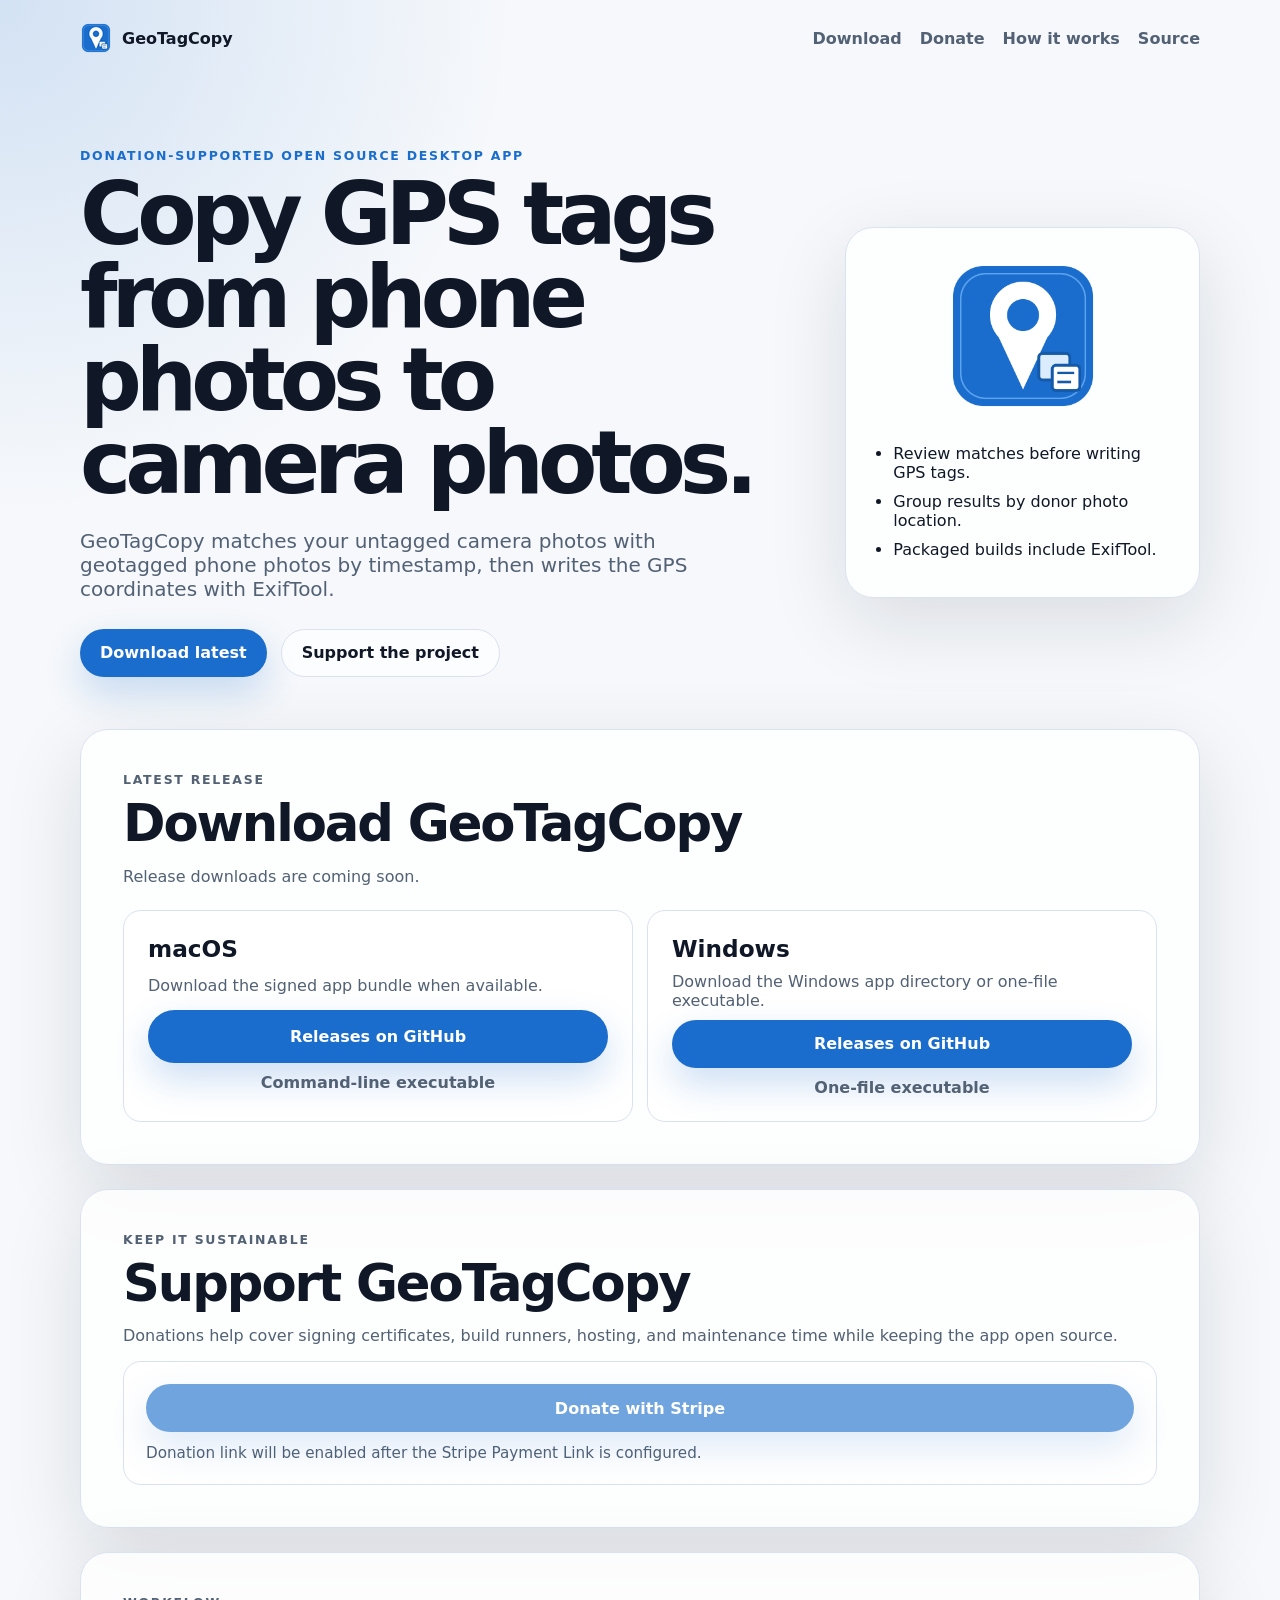
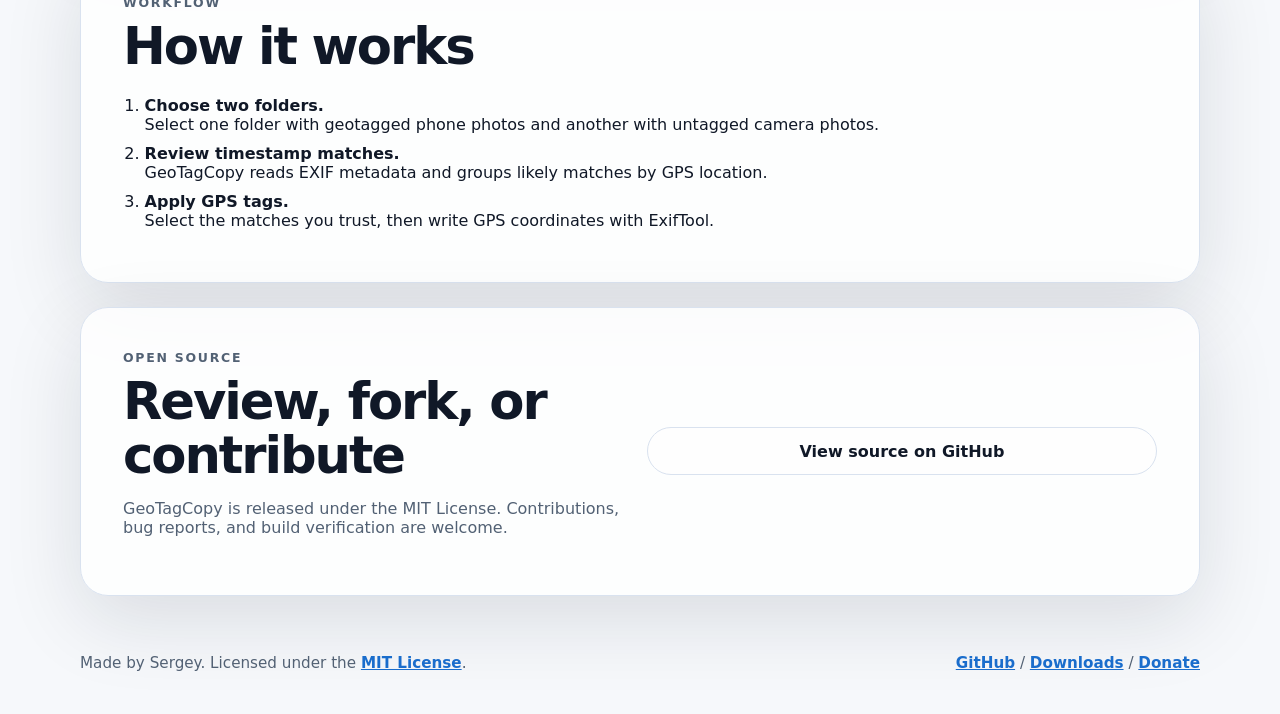
==== site/index.html @ 782754f7 "Enhance Makefile and update todo for site assets integration - Added a new Makefile target `site-ass" ====
<!doctype html>
<html lang="en">
  <head>
    <meta charset="utf-8">
    <meta name="viewport" content="width=device-width, initial-scale=1">
    <title>GeoTagCopy - GPS Tag Copy Utility</title>
    <meta
      name="description"
      content="Copy GPS coordinates from geotagged photos to camera photos by matching the closest timestamps."
    >
    <meta property="og:title" content="GeoTagCopy">
    <meta
      property="og:description"
      content="A donation-supported desktop app for copying GPS tags from phone photos to camera photos."
    >
    <meta property="og:type" content="website">
    <meta property="og:image" content="assets/icon.png">
    <link rel="icon" href="assets/favicon.ico">
    <link rel="apple-touch-icon" href="assets/icon.png">
    <link rel="stylesheet" href="styles.css">
    <script src="config.js" defer></script>
    <script src="app.js" defer></script>
  </head>
  <body>
    <header class="site-header">
      <a class="brand" href="#top" aria-label="GeoTagCopy home">
        <img src="assets/favicon-32.png" width="32" height="32" alt="">
        <span>GeoTagCopy</span>
      </a>
      <nav aria-label="Primary navigation">
        <a href="#download">Download</a>
        <a href="#donate">Donate</a>
        <a href="#how-it-works">How it works</a>
        <a data-repo-link href="https://github.com/cloudsecmentor/geotagcopy">Source</a>
      </nav>
    </header>

    <main id="top">
      <section class="hero" aria-labelledby="hero-title">
        <div class="hero-copy">
          <p class="eyebrow">Donation-supported open source desktop app</p>
          <h1 id="hero-title">Copy GPS tags from phone photos to camera photos.</h1>
          <p class="hero-text">
            GeoTagCopy matches your untagged camera photos with geotagged phone
            photos by timestamp, then writes the GPS coordinates with ExifTool.
          </p>
          <div class="hero-actions">
            <a class="button primary" href="#download">Download latest</a>
            <a class="button secondary" href="#donate">Support the project</a>
          </div>
        </div>
        <div class="hero-card" aria-label="GeoTagCopy summary">
          <img class="app-icon" src="assets/icon.png" width="160" height="160" alt="GeoTagCopy map pin icon">
          <ul>
            <li>Review matches before writing GPS tags.</li>
            <li>Group results by donor photo location.</li>
            <li>Packaged builds include ExifTool.</li>
          </ul>
        </div>
      </section>

      <section id="download" class="panel" aria-labelledby="download-title">
        <div class="section-heading">
          <p class="eyebrow">Latest release</p>
          <h2 id="download-title">Download GeoTagCopy</h2>
          <p>
            <span id="latest-version">Checking latest version...</span>
          </p>
        </div>
        <div class="download-grid">
          <article class="download-card">
            <h3>macOS</h3>
            <p>Download the signed app bundle when available.</p>
            <a id="download-macos" class="button primary" href="https://github.com/cloudsecmentor/geotagcopy/releases/latest">
              Releases on GitHub
            </a>
            <a id="download-macos-onefile" class="subtle-link" href="https://github.com/cloudsecmentor/geotagcopy/releases/latest">
              Command-line executable
            </a>
          </article>
          <article class="download-card">
            <h3>Windows</h3>
            <p>Download the Windows app directory or one-file executable.</p>
            <a id="download-windows" class="button primary" href="https://github.com/cloudsecmentor/geotagcopy/releases/latest">
              Releases on GitHub
            </a>
            <a id="download-windows-onefile" class="subtle-link" href="https://github.com/cloudsecmentor/geotagcopy/releases/latest">
              One-file executable
            </a>
          </article>
        </div>
      </section>

      <section id="donate" class="panel split" aria-labelledby="donate-title">
        <div>
          <p class="eyebrow">Keep it sustainable</p>
          <h2 id="donate-title">Support GeoTagCopy</h2>
          <p>
            Donations help cover signing certificates, build runners, hosting,
            and maintenance time while keeping the app open source.
          </p>
        </div>
        <div class="donate-box">
          <a id="donate-link" class="button primary" href="#" aria-disabled="true">
            Donate with Stripe
          </a>
          <p id="donate-note">
            Donation link will be enabled after the Stripe Payment Link is configured.
          </p>
        </div>
      </section>

      <section id="how-it-works" class="panel" aria-labelledby="how-title">
        <div class="section-heading">
          <p class="eyebrow">Workflow</p>
          <h2 id="how-title">How it works</h2>
        </div>
        <ol class="steps">
          <li>
            <strong>Choose two folders.</strong>
            Select one folder with geotagged phone photos and another with untagged camera photos.
          </li>
          <li>
            <strong>Review timestamp matches.</strong>
            GeoTagCopy reads EXIF metadata and groups likely matches by GPS location.
          </li>
          <li>
            <strong>Apply GPS tags.</strong>
            Select the matches you trust, then write GPS coordinates with ExifTool.
          </li>
        </ol>
      </section>

      <section class="panel source-panel" aria-labelledby="source-title">
        <div>
          <p class="eyebrow">Open source</p>
          <h2 id="source-title">Review, fork, or contribute</h2>
          <p>
            GeoTagCopy is released under the MIT License. Contributions,
            bug reports, and build verification are welcome.
          </p>
        </div>
        <a class="button secondary" data-repo-link href="https://github.com/cloudsecmentor/geotagcopy">
          View source on GitHub
        </a>
      </section>
    </main>

    <footer class="site-footer">
      <p>
        Made by Sergey. Licensed under the
        <a href="https://github.com/cloudsecmentor/geotagcopy/blob/main/LICENSE">MIT License</a>.
      </p>
      <p>
        <a data-repo-link href="https://github.com/cloudsecmentor/geotagcopy">GitHub</a>
        <span aria-hidden="true">/</span>
        <a href="#download">Downloads</a>
        <span aria-hidden="true">/</span>
        <a href="#donate">Donate</a>
      </p>
    </footer>
  </body>
</html>
---- site/styles.css ----
:root {
  color-scheme: light;
  --color-bg: #f6f8fb;
  --color-panel: #ffffff;
  --color-fg: #101827;
  --color-muted: #526174;
  --color-accent: #1a6dcc;
  --color-accent-dark: #145aa8;
  --color-border: #d9e2ef;
  --color-shadow: rgba(16, 24, 39, 0.12);
  --radius-large: 28px;
  --radius-medium: 18px;
  --content-width: 1120px;
  font-family:
    Inter, ui-sans-serif, system-ui, -apple-system, BlinkMacSystemFont, "Segoe UI",
    sans-serif;
}

* {
  box-sizing: border-box;
}

html {
  scroll-behavior: smooth;
}

body {
  margin: 0;
  background:
    radial-gradient(circle at top left, rgba(26, 109, 204, 0.16), transparent 32rem),
    var(--color-bg);
  color: var(--color-fg);
  line-height: 1.6;
}

body,
button,
input {
  font: inherit;
}

a {
  color: var(--color-accent);
}

a:focus-visible {
  outline: 3px solid var(--color-accent);
  outline-offset: 4px;
  border-radius: 8px;
}

.site-header,
main,
.site-footer {
  width: min(var(--content-width), calc(100% - 32px));
  margin-inline: auto;
}

.site-header {
  display: flex;
  align-items: center;
  justify-content: space-between;
  gap: 20px;
  padding: 22px 0;
}

.brand {
  display: inline-flex;
  align-items: center;
  gap: 10px;
  color: var(--color-fg);
  font-weight: 800;
  text-decoration: none;
}

.brand img {
  border-radius: 8px;
}

nav {
  display: flex;
  align-items: center;
  flex-wrap: wrap;
  justify-content: flex-end;
  gap: 10px 18px;
}

nav a {
  color: var(--color-muted);
  font-weight: 650;
  text-decoration: none;
}

nav a:hover {
  color: var(--color-accent);
}

.hero {
  display: grid;
  grid-template-columns: 1fr;
  gap: 28px;
  align-items: center;
  min-height: 66vh;
  padding: 48px 0 28px;
}

.hero-copy h1 {
  max-width: 760px;
  margin: 0;
  font-size: clamp(2.6rem, 9vw, 5.4rem);
  line-height: 0.96;
  letter-spacing: -0.07em;
}

.hero-text {
  max-width: 660px;
  margin: 24px 0 0;
  color: var(--color-muted);
  font-size: clamp(1.05rem, 2.2vw, 1.25rem);
}

.eyebrow {
  margin: 0 0 10px;
  color: var(--color-accent);
  font-size: 0.78rem;
  font-weight: 800;
  letter-spacing: 0.14em;
  text-transform: uppercase;
}

.hero-actions,
.download-grid,
.source-panel {
  display: grid;
  gap: 14px;
}

.hero-actions {
  grid-template-columns: 1fr;
  margin-top: 28px;
}

.button {
  display: inline-flex;
  align-items: center;
  justify-content: center;
  min-height: 48px;
  padding: 12px 20px;
  border-radius: 999px;
  font-weight: 800;
  text-align: center;
  text-decoration: none;
}

.button.primary {
  background: var(--color-accent);
  color: #ffffff;
  box-shadow: 0 16px 36px rgba(26, 109, 204, 0.22);
}

.button.primary:hover {
  background: var(--color-accent-dark);
}

.button.secondary {
  border: 1px solid var(--color-border);
  background: rgba(255, 255, 255, 0.72);
  color: var(--color-fg);
}

.button[aria-disabled="true"] {
  cursor: not-allowed;
  opacity: 0.62;
}

.hero-card,
.panel {
  border: 1px solid var(--color-border);
  border-radius: var(--radius-large);
  background: rgba(255, 255, 255, 0.84);
  box-shadow: 0 24px 80px var(--color-shadow);
}

.hero-card {
  display: grid;
  place-items: center;
  gap: 18px;
  padding: 28px;
}

.app-icon {
  width: 160px;
  height: 160px;
  border-radius: 36px;
}

.hero-card ul,
.steps {
  margin: 0;
  padding-left: 1.2rem;
}

.hero-card li,
.steps li {
  margin: 10px 0;
}

.panel {
  margin: 24px 0;
  padding: clamp(24px, 5vw, 42px);
}

.section-heading {
  max-width: 680px;
}

.section-heading h2,
.panel h2 {
  margin: 0;
  font-size: clamp(2rem, 5vw, 3.2rem);
  line-height: 1.05;
  letter-spacing: -0.04em;
}

.section-heading p,
.panel p {
  color: var(--color-muted);
}

.download-grid {
  grid-template-columns: 1fr;
  margin-top: 24px;
}

.download-card {
  display: grid;
  gap: 10px;
  border: 1px solid var(--color-border);
  border-radius: var(--radius-medium);
  padding: 24px;
  background: var(--color-panel);
}

.download-card h3 {
  margin: 0;
  font-size: 1.45rem;
}

.download-card p {
  margin: 0;
}

.subtle-link {
  justify-self: center;
  color: var(--color-muted);
  font-weight: 700;
  text-decoration: none;
}

.subtle-link:hover {
  color: var(--color-accent);
}

.split,
.source-panel {
  align-items: center;
}

.donate-box {
  display: grid;
  gap: 12px;
  border: 1px solid var(--color-border);
  border-radius: var(--radius-medium);
  padding: 22px;
  background: var(--color-panel);
}

.donate-box p {
  margin: 0;
  font-size: 0.95rem;
}

.steps {
  margin-top: 22px;
  padding-left: 1.35rem;
}

.steps strong {
  display: block;
  color: var(--color-fg);
}

.site-footer {
  display: flex;
  flex-direction: column;
  gap: 8px;
  padding: 34px 0 42px;
  color: var(--color-muted);
  font-size: 0.95rem;
}

.site-footer p {
  margin: 0;
}

.site-footer a {
  font-weight: 700;
}

@media (min-width: 720px) {
  .hero {
    grid-template-columns: minmax(0, 1.35fr) minmax(300px, 0.65fr);
    padding-top: 72px;
  }

  .hero-actions {
    grid-template-columns: repeat(2, max-content);
  }

  .download-grid,
  .split,
  .source-panel {
    grid-template-columns: repeat(2, minmax(0, 1fr));
  }

  .site-footer {
    flex-direction: row;
    justify-content: space-between;
  }
}

@media (max-width: 719px) {
  .site-header {
    align-items: flex-start;
    flex-direction: column;
  }

  nav {
    justify-content: flex-start;
  }
}

@media (prefers-color-scheme: dark) {
  :root {
    color-scheme: dark;
    --color-bg: #0c1118;
    --color-panel: #141b25;
    --color-fg: #edf3fb;
    --color-muted: #a8b4c4;
    --color-accent: #5da4f0;
    --color-accent-dark: #8abfff;
    --color-border: #273344;
    --color-shadow: rgba(0, 0, 0, 0.42);
  }

  .button.primary {
    color: #07111d;
  }

  .button.secondary,
  .hero-card,
  .panel {
    background: rgba(20, 27, 37, 0.86);
  }
}
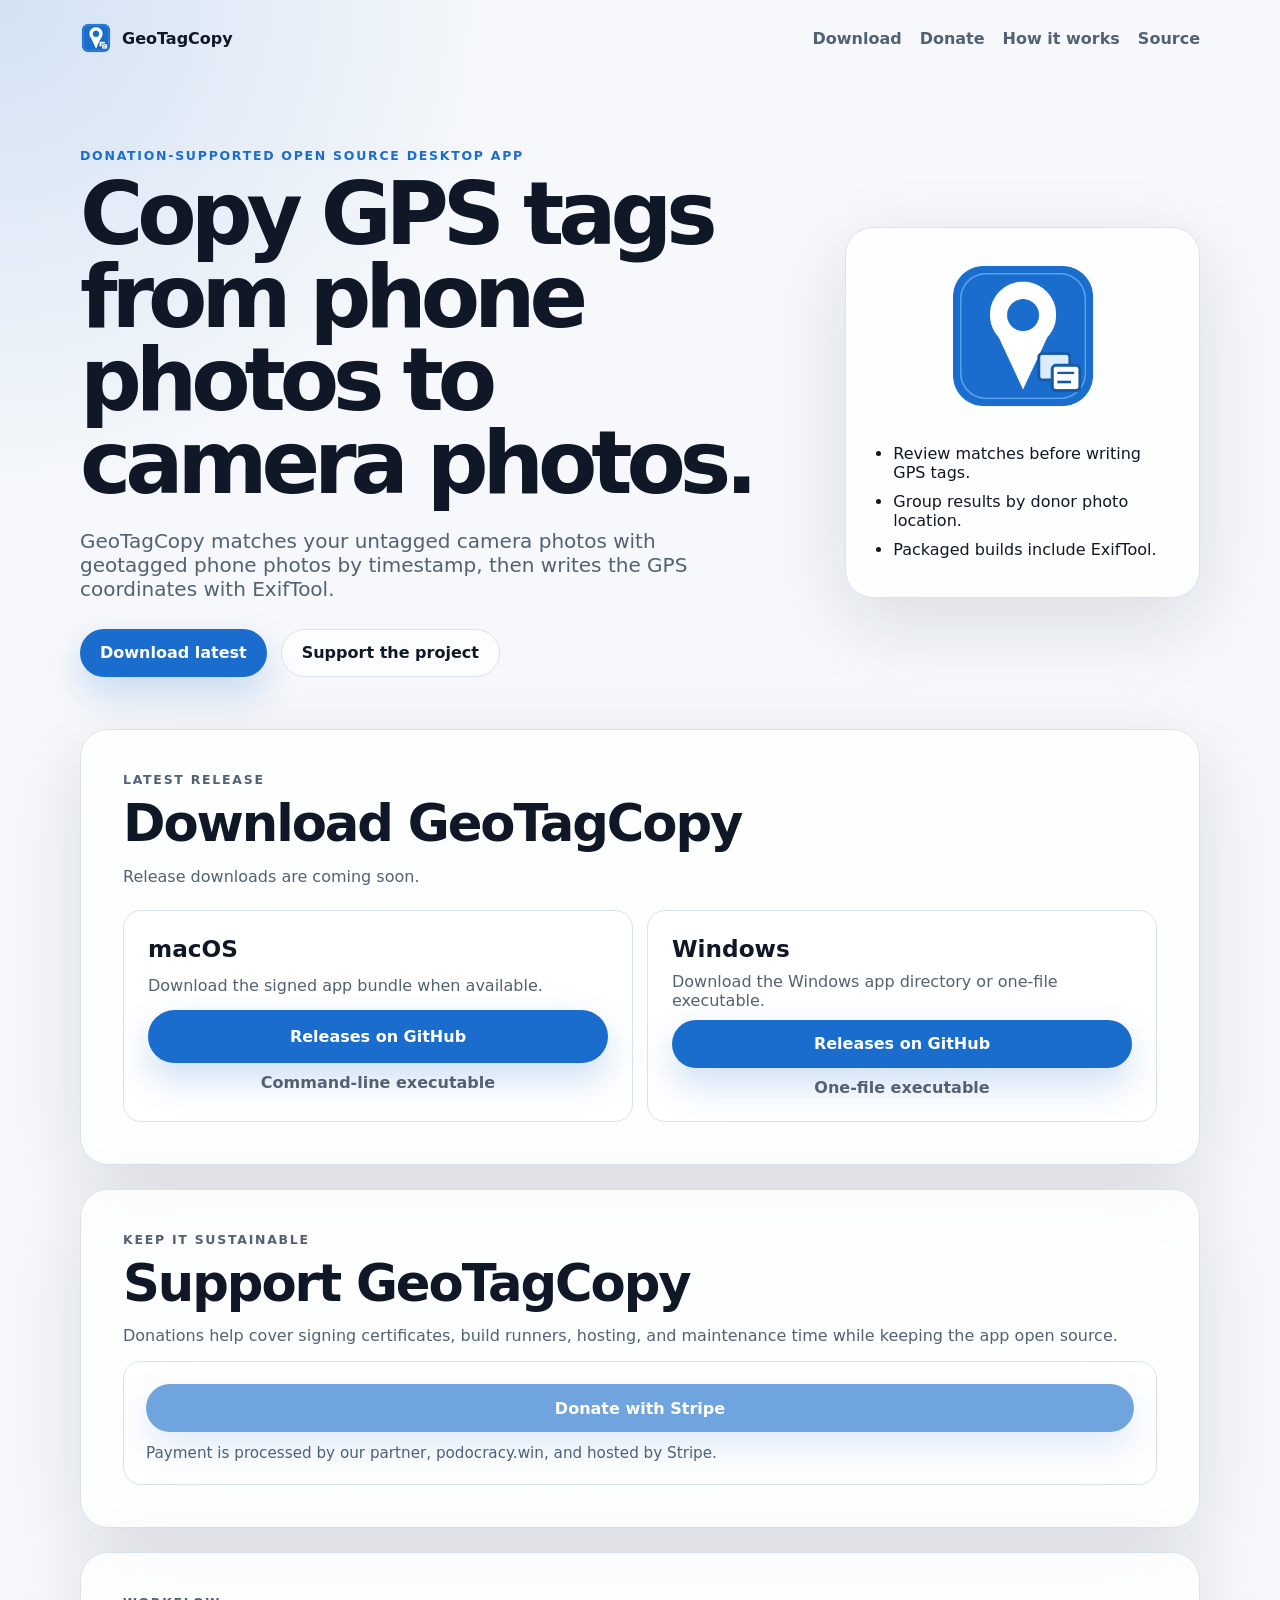
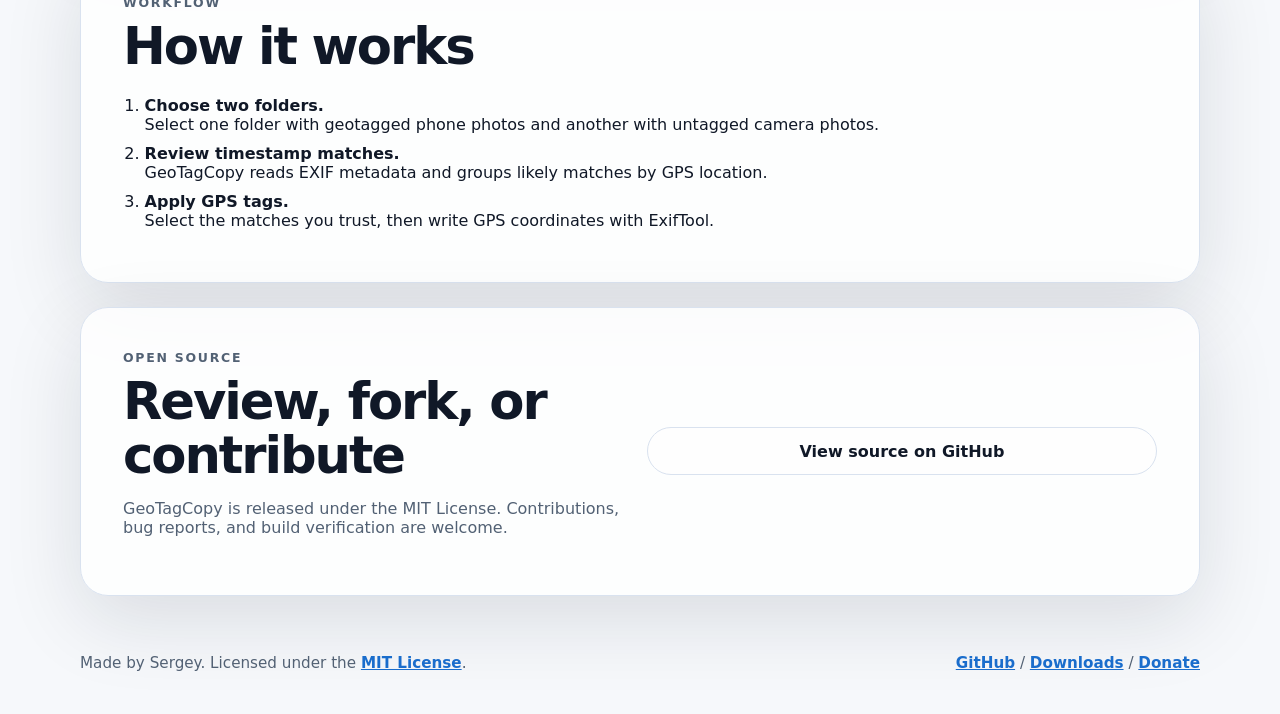
==== commit fcf537e4: "Update donation notes to clarify payment processing details - Revised text in app.js and index.html " ====
--- a/site/index.html
+++ b/site/index.html
@@ -105,7 +105,7 @@
             Donate with Stripe
           </a>
           <p id="donate-note">
-            Donation link will be enabled after the Stripe Payment Link is configured.
+            Payment is processed by our partner, podocracy.win, and hosted by Stripe.
           </p>
         </div>
       </section>
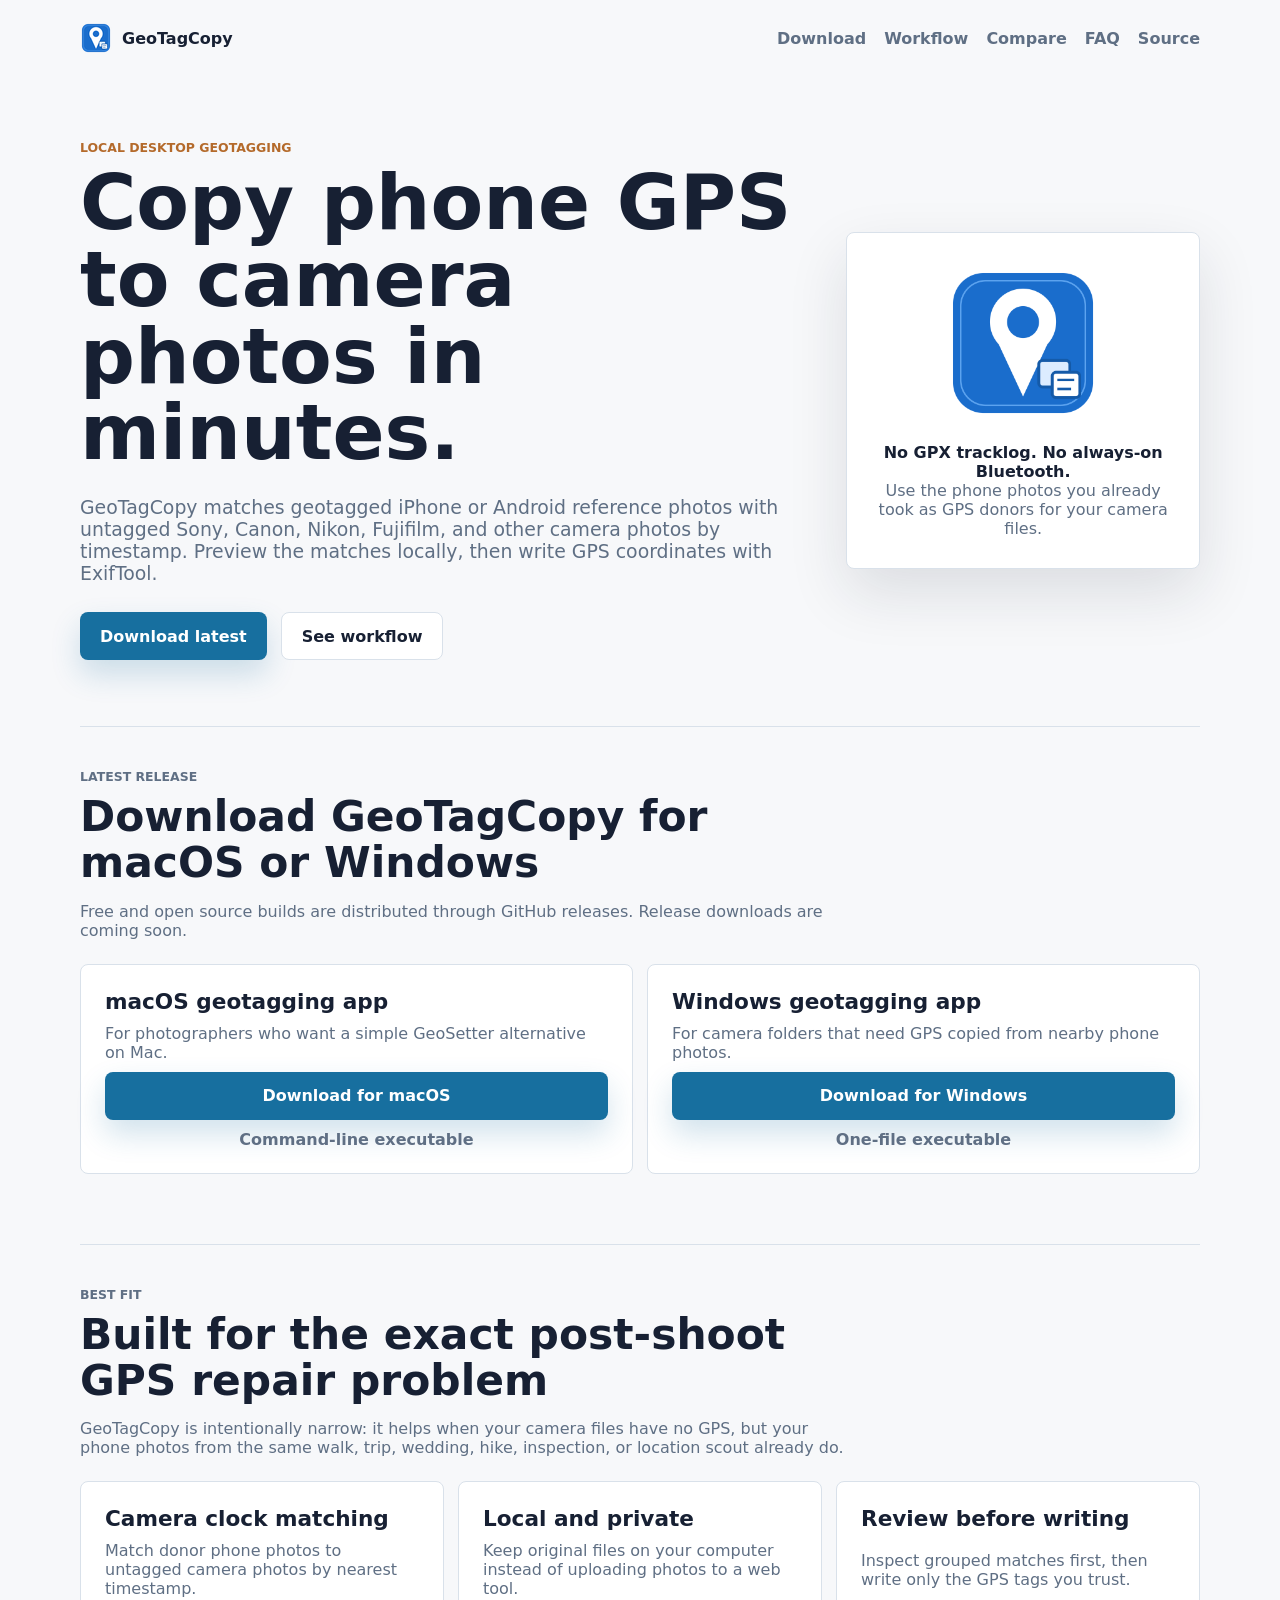
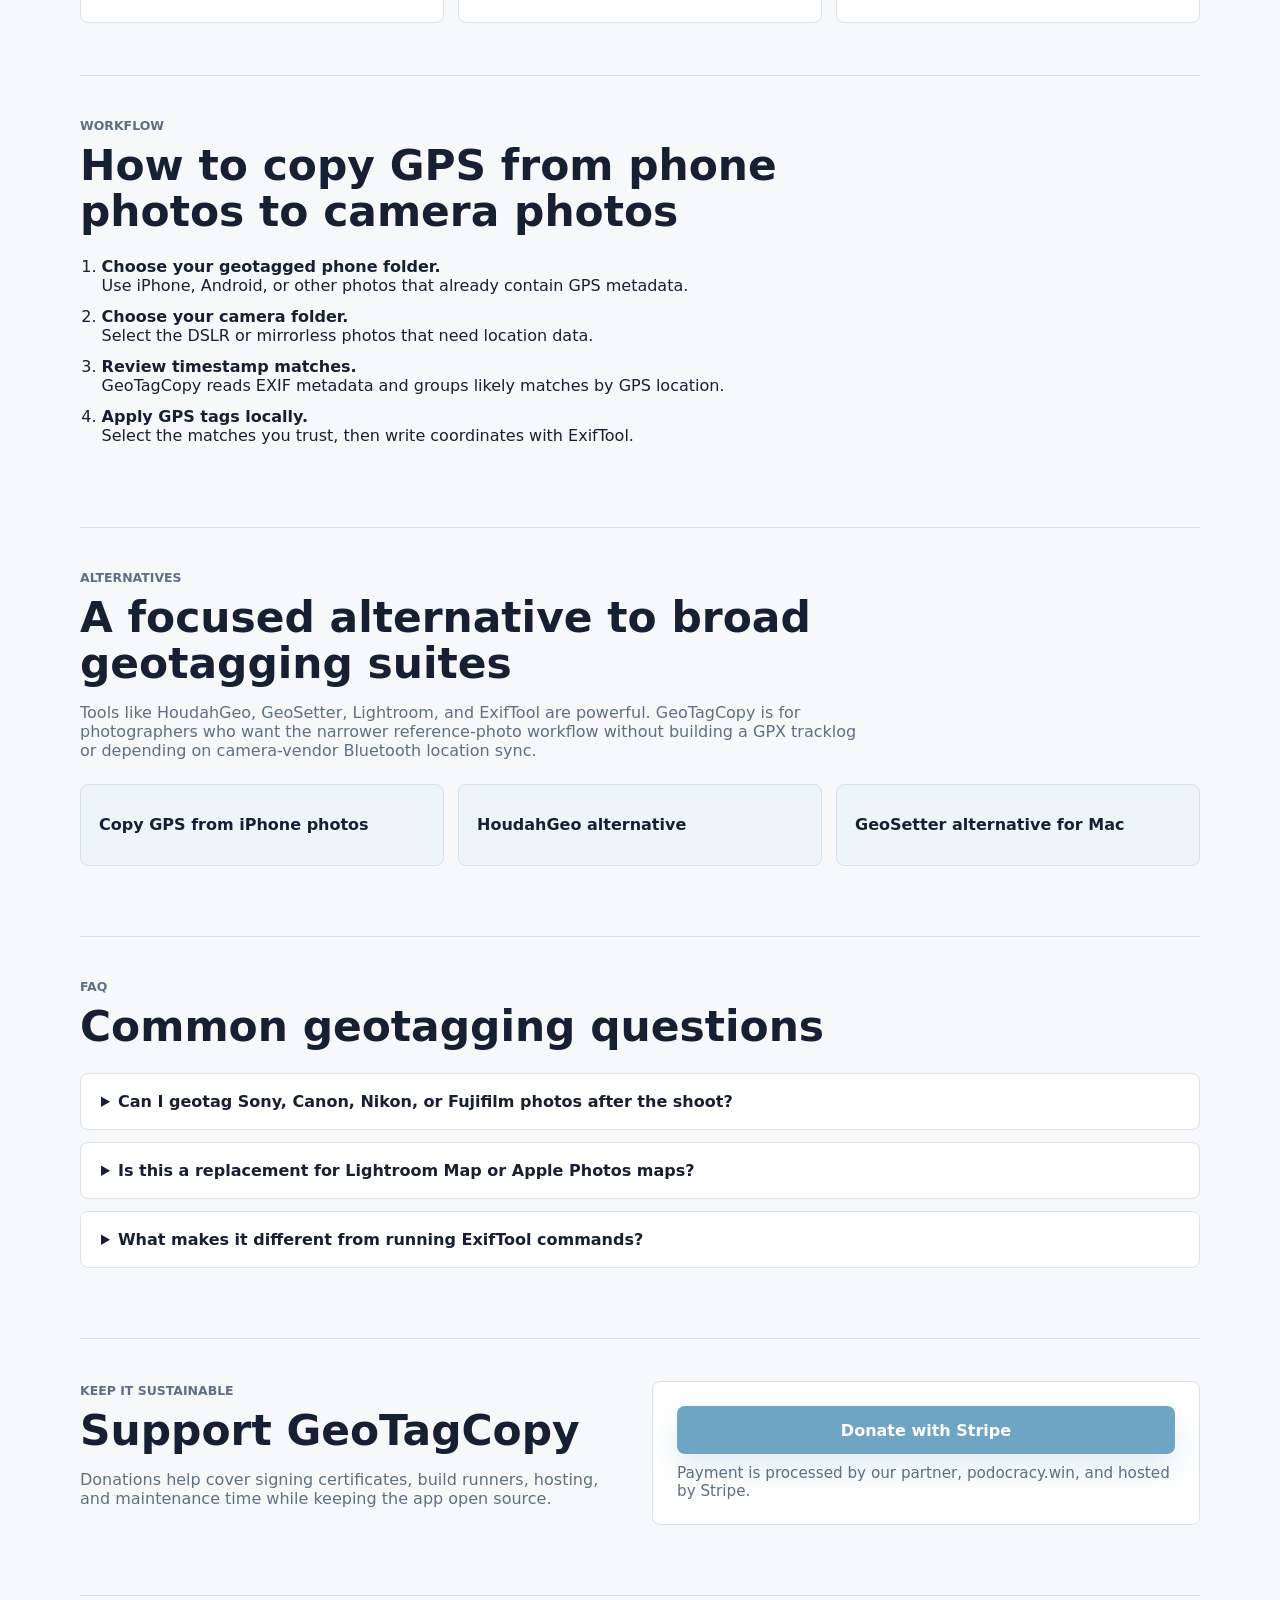
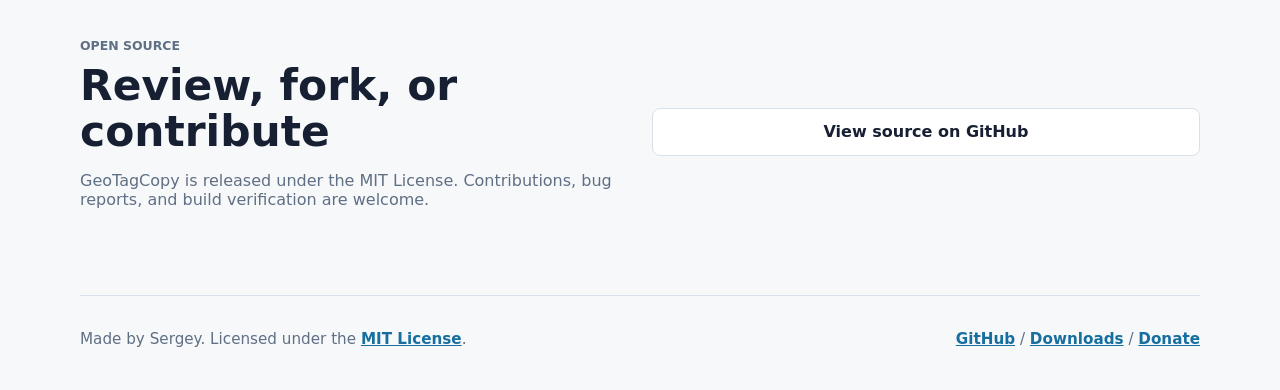
==== commit 1dbddce4: "Enhance site configuration and SEO metadata - Updated the deployment workflow to template site files" ====
--- a/site/index.html
+++ b/site/index.html
@@ -3,23 +3,84 @@
   <head>
     <meta charset="utf-8">
     <meta name="viewport" content="width=device-width, initial-scale=1">
-    <title>GeoTagCopy - GPS Tag Copy Utility</title>
+    <title>GeoTagCopy - Copy GPS from Phone Photos to Camera Photos</title>
     <meta
       name="description"
-      content="Copy GPS coordinates from geotagged photos to camera photos by matching the closest timestamps."
+      content="GeoTagCopy is a local desktop app that copies GPS coordinates from geotagged iPhone or Android photos to untagged camera photos by timestamp. No GPX tracklog or flaky Bluetooth sync required."
     >
-    <meta property="og:title" content="GeoTagCopy">
+    <link rel="canonical" href="__SITE_URL__/">
+    <meta property="og:title" content="GeoTagCopy - Copy GPS from Phone Photos to Camera Photos">
     <meta
       property="og:description"
-      content="A donation-supported desktop app for copying GPS tags from phone photos to camera photos."
+      content="Use phone photos as GPS references for Sony, Canon, Nikon, Fujifilm, and other camera photos. Preview matches locally, then write coordinates with ExifTool."
     >
     <meta property="og:type" content="website">
-    <meta property="og:image" content="assets/icon.png">
+    <meta property="og:url" content="__SITE_URL__/">
+    <meta property="og:image" content="__SITE_URL__/assets/icon.png">
+    <meta name="twitter:card" content="summary">
+    <meta name="twitter:title" content="GeoTagCopy - Copy GPS from Phone Photos to Camera Photos">
+    <meta
+      name="twitter:description"
+      content="Local desktop geotagging for hybrid camera-and-phone workflows. Copy phone GPS to camera files in minutes."
+    >
+    <meta name="twitter:image" content="__SITE_URL__/assets/icon.png">
     <link rel="icon" href="assets/favicon.ico">
     <link rel="apple-touch-icon" href="assets/icon.png">
     <link rel="stylesheet" href="styles.css">
     <script src="config.js" defer></script>
     <script src="app.js" defer></script>
+    <script type="application/ld+json">
+      {
+        "@context": "https://schema.org",
+        "@type": "SoftwareApplication",
+        "name": "GeoTagCopy",
+        "applicationCategory": "MultimediaApplication",
+        "operatingSystem": "macOS, Windows",
+        "description": "Local desktop app for copying GPS coordinates from geotagged phone photos to untagged camera photos by timestamp.",
+        "url": "__SITE_URL__/",
+        "downloadUrl": "__SITE_URL__/#download",
+        "image": "__SITE_URL__/assets/icon.png",
+        "codeRepository": "https://github.com/cloudsecmentor/geotagcopy",
+        "license": "https://github.com/cloudsecmentor/geotagcopy/blob/main/LICENSE",
+        "offers": {
+          "@type": "Offer",
+          "price": "0",
+          "priceCurrency": "USD"
+        }
+      }
+    </script>
+    <script type="application/ld+json">
+      {
+        "@context": "https://schema.org",
+        "@type": "FAQPage",
+        "mainEntity": [
+          {
+            "@type": "Question",
+            "name": "Can GeoTagCopy copy GPS from iPhone photos to camera photos?",
+            "acceptedAnswer": {
+              "@type": "Answer",
+              "text": "Yes. GeoTagCopy uses geotagged iPhone or Android photos as reference images, matches nearby camera photos by timestamp, and writes GPS coordinates after you review the matches."
+            }
+          },
+          {
+            "@type": "Question",
+            "name": "Do I need a GPX tracklog?",
+            "acceptedAnswer": {
+              "@type": "Answer",
+              "text": "No. GeoTagCopy is designed for reference-photo workflows where your phone photos already contain location metadata."
+            }
+          },
+          {
+            "@type": "Question",
+            "name": "Does GeoTagCopy upload my photos?",
+            "acceptedAnswer": {
+              "@type": "Answer",
+              "text": "No. GeoTagCopy runs locally on your desktop and writes metadata with ExifTool."
+            }
+          }
+        ]
+      }
+    </script>
   </head>
   <body>
     <header class="site-header">
@@ -29,8 +90,9 @@
       </a>
       <nav aria-label="Primary navigation">
         <a href="#download">Download</a>
-        <a href="#donate">Donate</a>
-        <a href="#how-it-works">How it works</a>
+        <a href="#workflow">Workflow</a>
+        <a href="#compare">Compare</a>
+        <a href="#faq">FAQ</a>
         <a data-repo-link href="https://github.com/cloudsecmentor/geotagcopy">Source</a>
       </nav>
     </header>
@@ -38,51 +100,53 @@
     <main id="top">
       <section class="hero" aria-labelledby="hero-title">
         <div class="hero-copy">
-          <p class="eyebrow">Donation-supported open source desktop app</p>
-          <h1 id="hero-title">Copy GPS tags from phone photos to camera photos.</h1>
+          <p class="eyebrow">Local desktop geotagging</p>
+          <h1 id="hero-title">Copy phone GPS to camera photos in minutes.</h1>
           <p class="hero-text">
-            GeoTagCopy matches your untagged camera photos with geotagged phone
-            photos by timestamp, then writes the GPS coordinates with ExifTool.
+            GeoTagCopy matches geotagged iPhone or Android reference photos with
+            untagged Sony, Canon, Nikon, Fujifilm, and other camera photos by
+            timestamp. Preview the matches locally, then write GPS coordinates
+            with ExifTool.
           </p>
           <div class="hero-actions">
             <a class="button primary" href="#download">Download latest</a>
-            <a class="button secondary" href="#donate">Support the project</a>
+            <a class="button secondary" href="#workflow">See workflow</a>
           </div>
         </div>
-        <div class="hero-card" aria-label="GeoTagCopy summary">
+        <figure class="hero-visual" aria-label="GeoTagCopy reference photo workflow">
           <img class="app-icon" src="assets/icon.png" width="160" height="160" alt="GeoTagCopy map pin icon">
-          <ul>
-            <li>Review matches before writing GPS tags.</li>
-            <li>Group results by donor photo location.</li>
-            <li>Packaged builds include ExifTool.</li>
-          </ul>
-        </div>
-      </section>
-
-      <section id="download" class="panel" aria-labelledby="download-title">
+          <figcaption>
+            <strong>No GPX tracklog. No always-on Bluetooth.</strong>
+            Use the phone photos you already took as GPS donors for your camera files.
+          </figcaption>
+        </figure>
+      </section>
+
+      <section id="download" class="section" aria-labelledby="download-title">
         <div class="section-heading">
           <p class="eyebrow">Latest release</p>
-          <h2 id="download-title">Download GeoTagCopy</h2>
-          <p>
+          <h2 id="download-title">Download GeoTagCopy for macOS or Windows</h2>
+          <p>
+            Free and open source builds are distributed through GitHub releases.
             <span id="latest-version">Checking latest version...</span>
           </p>
         </div>
         <div class="download-grid">
           <article class="download-card">
-            <h3>macOS</h3>
-            <p>Download the signed app bundle when available.</p>
+            <h3>macOS geotagging app</h3>
+            <p>For photographers who want a simple GeoSetter alternative on Mac.</p>
             <a id="download-macos" class="button primary" href="https://github.com/cloudsecmentor/geotagcopy/releases/latest">
-              Releases on GitHub
+              Download for macOS
             </a>
             <a id="download-macos-onefile" class="subtle-link" href="https://github.com/cloudsecmentor/geotagcopy/releases/latest">
               Command-line executable
             </a>
           </article>
           <article class="download-card">
-            <h3>Windows</h3>
-            <p>Download the Windows app directory or one-file executable.</p>
+            <h3>Windows geotagging app</h3>
+            <p>For camera folders that need GPS copied from nearby phone photos.</p>
             <a id="download-windows" class="button primary" href="https://github.com/cloudsecmentor/geotagcopy/releases/latest">
-              Releases on GitHub
+              Download for Windows
             </a>
             <a id="download-windows-onefile" class="subtle-link" href="https://github.com/cloudsecmentor/geotagcopy/releases/latest">
               One-file executable
@@ -91,7 +155,113 @@
         </div>
       </section>
 
-      <section id="donate" class="panel split" aria-labelledby="donate-title">
+      <section class="section compact" aria-labelledby="fit-title">
+        <div class="section-heading">
+          <p class="eyebrow">Best fit</p>
+          <h2 id="fit-title">Built for the exact post-shoot GPS repair problem</h2>
+          <p>
+            GeoTagCopy is intentionally narrow: it helps when your camera files
+            have no GPS, but your phone photos from the same walk, trip, wedding,
+            hike, inspection, or location scout already do.
+          </p>
+        </div>
+        <div class="feature-grid">
+          <article>
+            <h3>Camera clock matching</h3>
+            <p>Match donor phone photos to untagged camera photos by nearest timestamp.</p>
+          </article>
+          <article>
+            <h3>Local and private</h3>
+            <p>Keep original files on your computer instead of uploading photos to a web tool.</p>
+          </article>
+          <article>
+            <h3>Review before writing</h3>
+            <p>Inspect grouped matches first, then write only the GPS tags you trust.</p>
+          </article>
+        </div>
+      </section>
+
+      <section id="workflow" class="section" aria-labelledby="workflow-title">
+        <div class="section-heading">
+          <p class="eyebrow">Workflow</p>
+          <h2 id="workflow-title">How to copy GPS from phone photos to camera photos</h2>
+        </div>
+        <ol class="steps">
+          <li>
+            <strong>Choose your geotagged phone folder.</strong>
+            Use iPhone, Android, or other photos that already contain GPS metadata.
+          </li>
+          <li>
+            <strong>Choose your camera folder.</strong>
+            Select the DSLR or mirrorless photos that need location data.
+          </li>
+          <li>
+            <strong>Review timestamp matches.</strong>
+            GeoTagCopy reads EXIF metadata and groups likely matches by GPS location.
+          </li>
+          <li>
+            <strong>Apply GPS tags locally.</strong>
+            Select the matches you trust, then write coordinates with ExifTool.
+          </li>
+        </ol>
+      </section>
+
+      <section id="compare" class="section" aria-labelledby="compare-title">
+        <div class="section-heading">
+          <p class="eyebrow">Alternatives</p>
+          <h2 id="compare-title">A focused alternative to broad geotagging suites</h2>
+          <p>
+            Tools like HoudahGeo, GeoSetter, Lightroom, and ExifTool are powerful.
+            GeoTagCopy is for photographers who want the narrower reference-photo
+            workflow without building a GPX tracklog or depending on camera-vendor
+            Bluetooth location sync.
+          </p>
+        </div>
+        <div class="link-grid">
+          <a href="copy-gps-from-iphone-photos.html">
+            Copy GPS from iPhone photos
+          </a>
+          <a href="houdahgeo-alternative.html">
+            HoudahGeo alternative
+          </a>
+          <a href="geosetter-alternative-for-mac.html">
+            GeoSetter alternative for Mac
+          </a>
+        </div>
+      </section>
+
+      <section id="faq" class="section" aria-labelledby="faq-title">
+        <div class="section-heading">
+          <p class="eyebrow">FAQ</p>
+          <h2 id="faq-title">Common geotagging questions</h2>
+        </div>
+        <div class="faq-list">
+          <details>
+            <summary>Can I geotag Sony, Canon, Nikon, or Fujifilm photos after the shoot?</summary>
+            <p>
+              Yes, as long as you have phone photos with GPS metadata from the
+              same timeframe. GeoTagCopy uses those files as location references.
+            </p>
+          </details>
+          <details>
+            <summary>Is this a replacement for Lightroom Map or Apple Photos maps?</summary>
+            <p>
+              It complements them. GeoTagCopy writes GPS coordinates first, then
+              apps like Lightroom and Photos can use that metadata for map views,
+              filtering, and organization.
+            </p>
+          </details>
+          <details>
+            <summary>What makes it different from running ExifTool commands?</summary>
+            <p>
+              ExifTool does the metadata writing, but GeoTagCopy gives you a
+              desktop review flow so you can inspect matches before changing files.
+            </p>
+          </details>
+        </div>
+      </section>
+
+      <section id="donate" class="section split" aria-labelledby="donate-title">
         <div>
           <p class="eyebrow">Keep it sustainable</p>
           <h2 id="donate-title">Support GeoTagCopy</h2>
@@ -110,28 +280,7 @@
         </div>
       </section>
 
-      <section id="how-it-works" class="panel" aria-labelledby="how-title">
-        <div class="section-heading">
-          <p class="eyebrow">Workflow</p>
-          <h2 id="how-title">How it works</h2>
-        </div>
-        <ol class="steps">
-          <li>
-            <strong>Choose two folders.</strong>
-            Select one folder with geotagged phone photos and another with untagged camera photos.
-          </li>
-          <li>
-            <strong>Review timestamp matches.</strong>
-            GeoTagCopy reads EXIF metadata and groups likely matches by GPS location.
-          </li>
-          <li>
-            <strong>Apply GPS tags.</strong>
-            Select the matches you trust, then write GPS coordinates with ExifTool.
-          </li>
-        </ol>
-      </section>
-
-      <section class="panel source-panel" aria-labelledby="source-title">
+      <section class="section source-panel" aria-labelledby="source-title">
         <div>
           <p class="eyebrow">Open source</p>
           <h2 id="source-title">Review, fork, or contribute</h2>
--- a/site/styles.css
+++ b/site/styles.css
@@ -1,15 +1,16 @@
 :root {
   color-scheme: light;
-  --color-bg: #f6f8fb;
+  --color-bg: #f7f8fa;
   --color-panel: #ffffff;
-  --color-fg: #101827;
-  --color-muted: #526174;
-  --color-accent: #1a6dcc;
-  --color-accent-dark: #145aa8;
-  --color-border: #d9e2ef;
-  --color-shadow: rgba(16, 24, 39, 0.12);
-  --radius-large: 28px;
-  --radius-medium: 18px;
+  --color-fg: #172033;
+  --color-muted: #5f6f84;
+  --color-accent: #176f9f;
+  --color-accent-dark: #105375;
+  --color-warm: #b46a2b;
+  --color-border: #d9e1ea;
+  --color-soft: #eef5f8;
+  --color-shadow: rgba(23, 32, 51, 0.12);
+  --radius: 8px;
   --content-width: 1120px;
   font-family:
     Inter, ui-sans-serif, system-ui, -apple-system, BlinkMacSystemFont, "Segoe UI",
@@ -26,9 +27,7 @@
 
 body {
   margin: 0;
-  background:
-    radial-gradient(circle at top left, rgba(26, 109, 204, 0.16), transparent 32rem),
-    var(--color-bg);
+  background: var(--color-bg);
   color: var(--color-fg);
   line-height: 1.6;
 }
@@ -46,7 +45,7 @@
 a:focus-visible {
   outline: 3px solid var(--color-accent);
   outline-offset: 4px;
-  border-radius: 8px;
+  border-radius: var(--radius);
 }
 
 .site-header,
@@ -74,7 +73,7 @@
 }
 
 .brand img {
-  border-radius: 8px;
+  border-radius: var(--radius);
 }
 
 nav {
@@ -97,46 +96,50 @@
 
 .hero {
   display: grid;
-  grid-template-columns: 1fr;
-  gap: 28px;
-  align-items: center;
-  min-height: 66vh;
-  padding: 48px 0 28px;
-}
-
-.hero-copy h1 {
-  max-width: 760px;
-  margin: 0;
-  font-size: clamp(2.6rem, 9vw, 5.4rem);
-  line-height: 0.96;
-  letter-spacing: -0.07em;
-}
-
-.hero-text {
-  max-width: 660px;
+  grid-template-columns: minmax(0, 1.35fr) minmax(300px, 0.65fr);
+  gap: 32px;
+  align-items: center;
+  min-height: 68vh;
+  padding: 64px 0 38px;
+}
+
+.hero-copy h1,
+.content-page h1 {
+  max-width: 820px;
+  margin: 0;
+  font-size: 4.8rem;
+  line-height: 1;
+  letter-spacing: 0;
+}
+
+.hero-text,
+.lead {
+  max-width: 710px;
   margin: 24px 0 0;
   color: var(--color-muted);
-  font-size: clamp(1.05rem, 2.2vw, 1.25rem);
+  font-size: 1.18rem;
 }
 
 .eyebrow {
   margin: 0 0 10px;
-  color: var(--color-accent);
+  color: var(--color-warm);
   font-size: 0.78rem;
   font-weight: 800;
-  letter-spacing: 0.14em;
+  letter-spacing: 0;
   text-transform: uppercase;
 }
 
 .hero-actions,
 .download-grid,
+.feature-grid,
+.link-grid,
 .source-panel {
   display: grid;
   gap: 14px;
 }
 
 .hero-actions {
-  grid-template-columns: 1fr;
+  grid-template-columns: repeat(2, max-content);
   margin-top: 28px;
 }
 
@@ -146,7 +149,7 @@
   justify-content: center;
   min-height: 48px;
   padding: 12px 20px;
-  border-radius: 999px;
+  border-radius: var(--radius);
   font-weight: 800;
   text-align: center;
   text-decoration: none;
@@ -155,7 +158,7 @@
 .button.primary {
   background: var(--color-accent);
   color: #ffffff;
-  box-shadow: 0 16px 36px rgba(26, 109, 204, 0.22);
+  box-shadow: 0 14px 30px rgba(23, 111, 159, 0.2);
 }
 
 .button.primary:hover {
@@ -164,7 +167,7 @@
 
 .button.secondary {
   border: 1px solid var(--color-border);
-  background: rgba(255, 255, 255, 0.72);
+  background: #ffffff;
   color: var(--color-fg);
 }
 
@@ -173,80 +176,94 @@
   opacity: 0.62;
 }
 
-.hero-card,
-.panel {
+.hero-visual {
+  display: grid;
+  gap: 20px;
+  justify-items: center;
+  margin: 0;
   border: 1px solid var(--color-border);
-  border-radius: var(--radius-large);
-  background: rgba(255, 255, 255, 0.84);
-  box-shadow: 0 24px 80px var(--color-shadow);
-}
-
-.hero-card {
-  display: grid;
-  place-items: center;
-  gap: 18px;
-  padding: 28px;
+  border-radius: var(--radius);
+  background: var(--color-panel);
+  box-shadow: 0 24px 60px var(--color-shadow);
+  padding: 30px;
+}
+
+.hero-visual figcaption {
+  margin: 0;
+  color: var(--color-muted);
+  text-align: center;
+}
+
+.hero-visual strong {
+  display: block;
+  color: var(--color-fg);
 }
 
 .app-icon {
   width: 160px;
   height: 160px;
-  border-radius: 36px;
-}
-
-.hero-card ul,
-.steps {
-  margin: 0;
-  padding-left: 1.2rem;
-}
-
-.hero-card li,
-.steps li {
-  margin: 10px 0;
-}
-
-.panel {
-  margin: 24px 0;
-  padding: clamp(24px, 5vw, 42px);
+  border-radius: 32px;
+}
+
+.section {
+  margin: 28px 0;
+  padding: 42px 0;
+  border-top: 1px solid var(--color-border);
+}
+
+.section.compact {
+  padding-bottom: 24px;
 }
 
 .section-heading {
-  max-width: 680px;
+  max-width: 780px;
 }
 
 .section-heading h2,
-.panel h2 {
-  margin: 0;
-  font-size: clamp(2rem, 5vw, 3.2rem);
-  line-height: 1.05;
-  letter-spacing: -0.04em;
+.section h2,
+.content-page h2 {
+  margin: 0;
+  font-size: 2.65rem;
+  line-height: 1.08;
+  letter-spacing: 0;
 }
 
 .section-heading p,
-.panel p {
-  color: var(--color-muted);
+.section p,
+.content-page p {
+  color: var(--color-muted);
+}
+
+.download-grid,
+.feature-grid,
+.link-grid {
+  grid-template-columns: repeat(3, minmax(0, 1fr));
+  margin-top: 24px;
 }
 
 .download-grid {
-  grid-template-columns: 1fr;
-  margin-top: 24px;
-}
-
-.download-card {
+  grid-template-columns: repeat(2, minmax(0, 1fr));
+}
+
+.download-card,
+.feature-grid article,
+.donate-box {
   display: grid;
   gap: 10px;
   border: 1px solid var(--color-border);
-  border-radius: var(--radius-medium);
+  border-radius: var(--radius);
   padding: 24px;
   background: var(--color-panel);
 }
 
-.download-card h3 {
-  margin: 0;
-  font-size: 1.45rem;
-}
-
-.download-card p {
+.download-card h3,
+.feature-grid h3 {
+  margin: 0;
+  font-size: 1.35rem;
+}
+
+.download-card p,
+.feature-grid p {
   margin: 0;
 }
 
@@ -261,18 +278,67 @@
   color: var(--color-accent);
 }
 
+.steps {
+  margin: 22px 0 0;
+  padding-left: 1.35rem;
+}
+
+.steps li {
+  margin: 12px 0;
+}
+
+.steps strong {
+  display: block;
+  color: var(--color-fg);
+}
+
+.link-grid a {
+  display: grid;
+  align-items: center;
+  min-height: 82px;
+  border: 1px solid var(--color-border);
+  border-radius: var(--radius);
+  background: var(--color-soft);
+  padding: 18px;
+  color: var(--color-fg);
+  font-weight: 800;
+  text-decoration: none;
+}
+
+.link-grid a:hover {
+  border-color: var(--color-accent);
+  color: var(--color-accent);
+}
+
+.faq-list {
+  display: grid;
+  gap: 12px;
+  margin-top: 24px;
+}
+
+.faq-list details {
+  border: 1px solid var(--color-border);
+  border-radius: var(--radius);
+  background: var(--color-panel);
+  padding: 18px 20px;
+}
+
+.faq-list summary {
+  cursor: pointer;
+  color: var(--color-fg);
+  font-weight: 800;
+}
+
+.faq-list p {
+  margin: 12px 0 0;
+}
+
 .split,
 .source-panel {
-  align-items: center;
-}
-
-.donate-box {
-  display: grid;
-  gap: 12px;
-  border: 1px solid var(--color-border);
-  border-radius: var(--radius-medium);
-  padding: 22px;
-  background: var(--color-panel);
+  display: grid;
+  grid-template-columns: repeat(2, minmax(0, 1fr));
+  align-items: center;
+  gap: 24px;
 }
 
 .donate-box p {
@@ -280,21 +346,41 @@
   font-size: 0.95rem;
 }
 
-.steps {
-  margin-top: 22px;
-  padding-left: 1.35rem;
-}
-
-.steps strong {
-  display: block;
-  color: var(--color-fg);
+.content-page {
+  max-width: 860px;
+  padding: 66px 0 36px;
+}
+
+.content-page h1 {
+  font-size: 3.6rem;
+}
+
+.content-page h2 {
+  margin-top: 42px;
+  font-size: 2rem;
+}
+
+.plain-list {
+  margin: 16px 0 0;
+  padding-left: 1.25rem;
+  color: var(--color-muted);
+}
+
+.plain-list li {
+  margin: 8px 0;
+}
+
+.page-cta {
+  margin-top: 34px;
 }
 
 .site-footer {
   display: flex;
-  flex-direction: column;
-  gap: 8px;
+  flex-direction: row;
+  justify-content: space-between;
+  gap: 18px;
   padding: 34px 0 42px;
+  border-top: 1px solid var(--color-border);
   color: var(--color-muted);
   font-size: 0.95rem;
 }
@@ -307,25 +393,36 @@
   font-weight: 700;
 }
 
-@media (min-width: 720px) {
-  .hero {
-    grid-template-columns: minmax(0, 1.35fr) minmax(300px, 0.65fr);
-    padding-top: 72px;
-  }
-
-  .hero-actions {
-    grid-template-columns: repeat(2, max-content);
-  }
-
+@media (max-width: 860px) {
+  .hero,
   .download-grid,
+  .feature-grid,
+  .link-grid,
   .split,
   .source-panel {
-    grid-template-columns: repeat(2, minmax(0, 1fr));
-  }
-
-  .site-footer {
-    flex-direction: row;
-    justify-content: space-between;
+    grid-template-columns: 1fr;
+  }
+
+  .hero {
+    min-height: auto;
+    padding-top: 42px;
+  }
+
+  .hero-actions {
+    grid-template-columns: 1fr;
+  }
+
+  .hero-copy h1 {
+    font-size: 3.1rem;
+  }
+
+  .content-page h1 {
+    font-size: 2.65rem;
+  }
+
+  .section-heading h2,
+  .section h2 {
+    font-size: 2.15rem;
   }
 }
 
@@ -338,18 +435,33 @@
   nav {
     justify-content: flex-start;
   }
+
+  .hero-copy h1 {
+    font-size: 2.65rem;
+  }
+
+  .hero-text,
+  .lead {
+    font-size: 1.05rem;
+  }
+
+  .site-footer {
+    flex-direction: column;
+  }
 }
 
 @media (prefers-color-scheme: dark) {
   :root {
     color-scheme: dark;
-    --color-bg: #0c1118;
-    --color-panel: #141b25;
+    --color-bg: #0f141a;
+    --color-panel: #161d25;
     --color-fg: #edf3fb;
     --color-muted: #a8b4c4;
-    --color-accent: #5da4f0;
-    --color-accent-dark: #8abfff;
-    --color-border: #273344;
+    --color-accent: #64b5db;
+    --color-accent-dark: #9bd5ef;
+    --color-warm: #e3a765;
+    --color-border: #2b3542;
+    --color-soft: #172530;
     --color-shadow: rgba(0, 0, 0, 0.42);
   }
 
@@ -358,8 +470,11 @@
   }
 
   .button.secondary,
-  .hero-card,
-  .panel {
-    background: rgba(20, 27, 37, 0.86);
-  }
-}
+  .hero-visual,
+  .download-card,
+  .feature-grid article,
+  .donate-box,
+  .faq-list details {
+    background: var(--color-panel);
+  }
+}
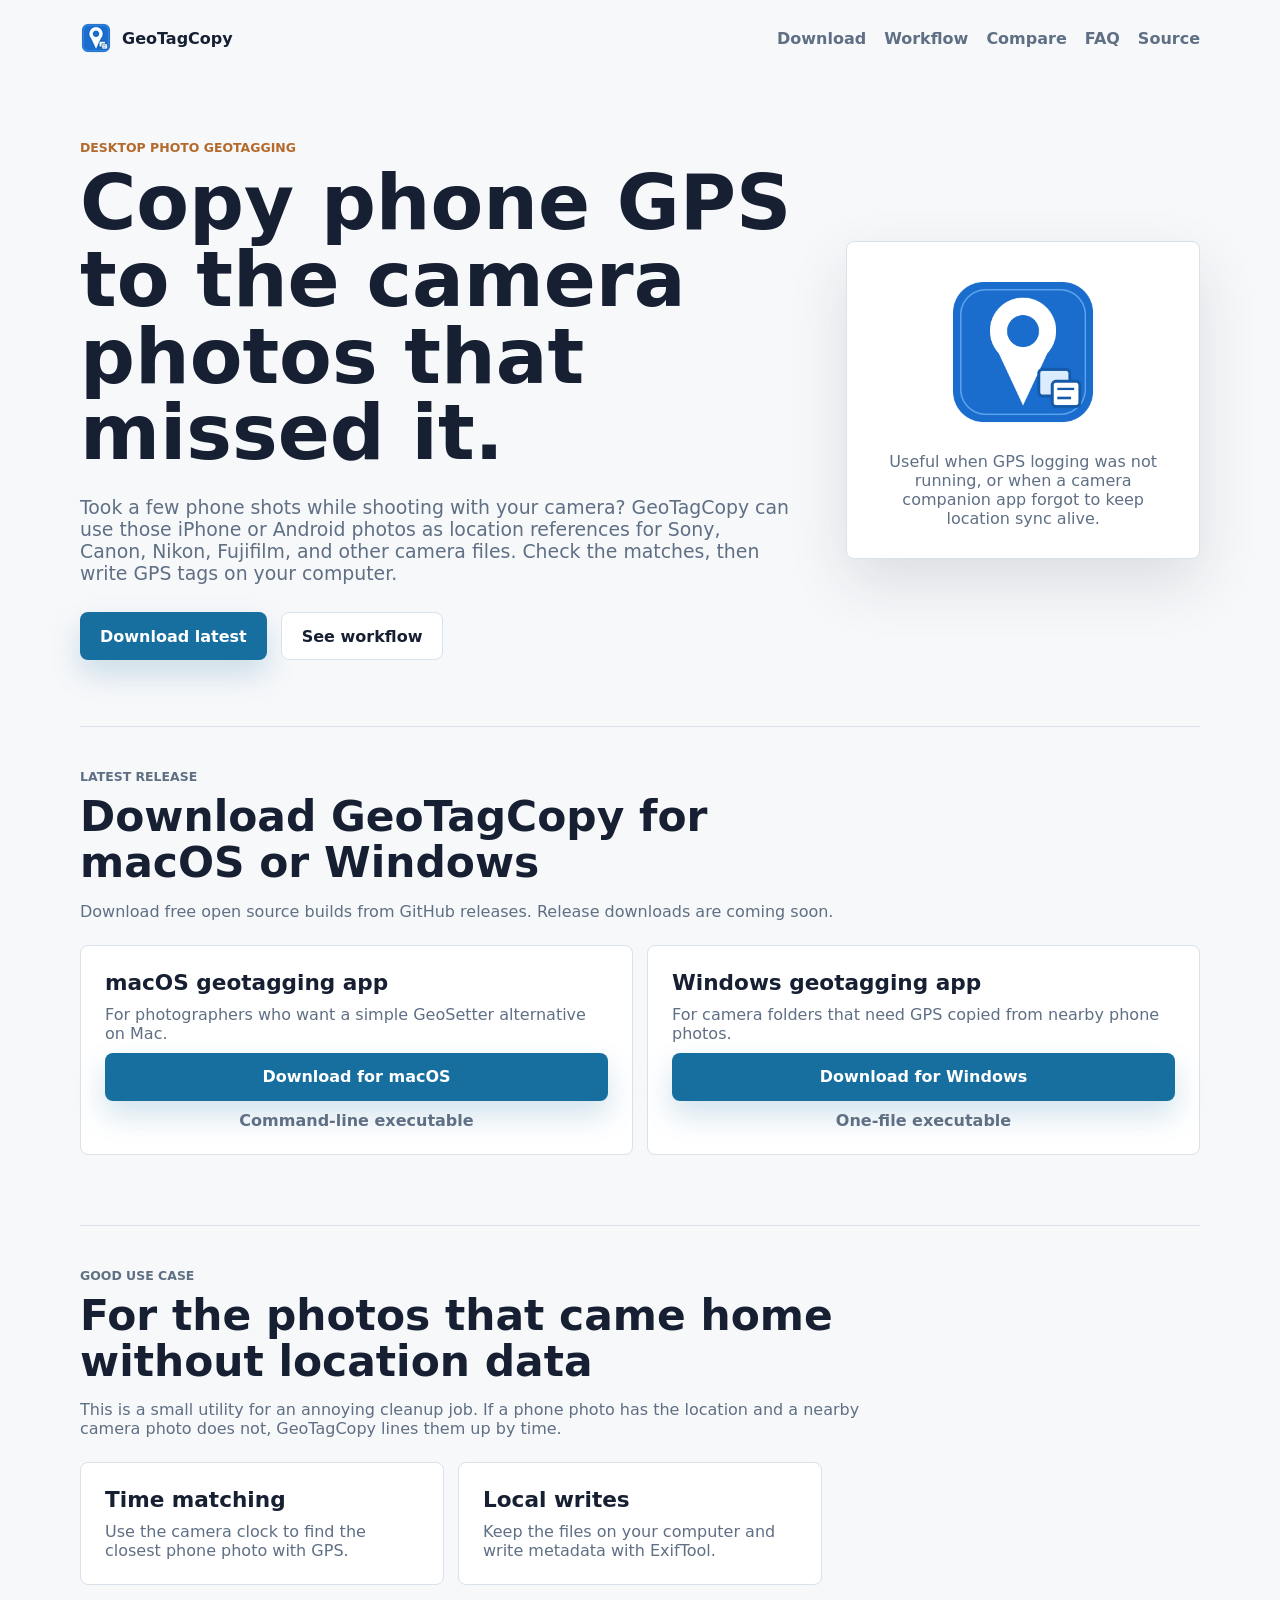
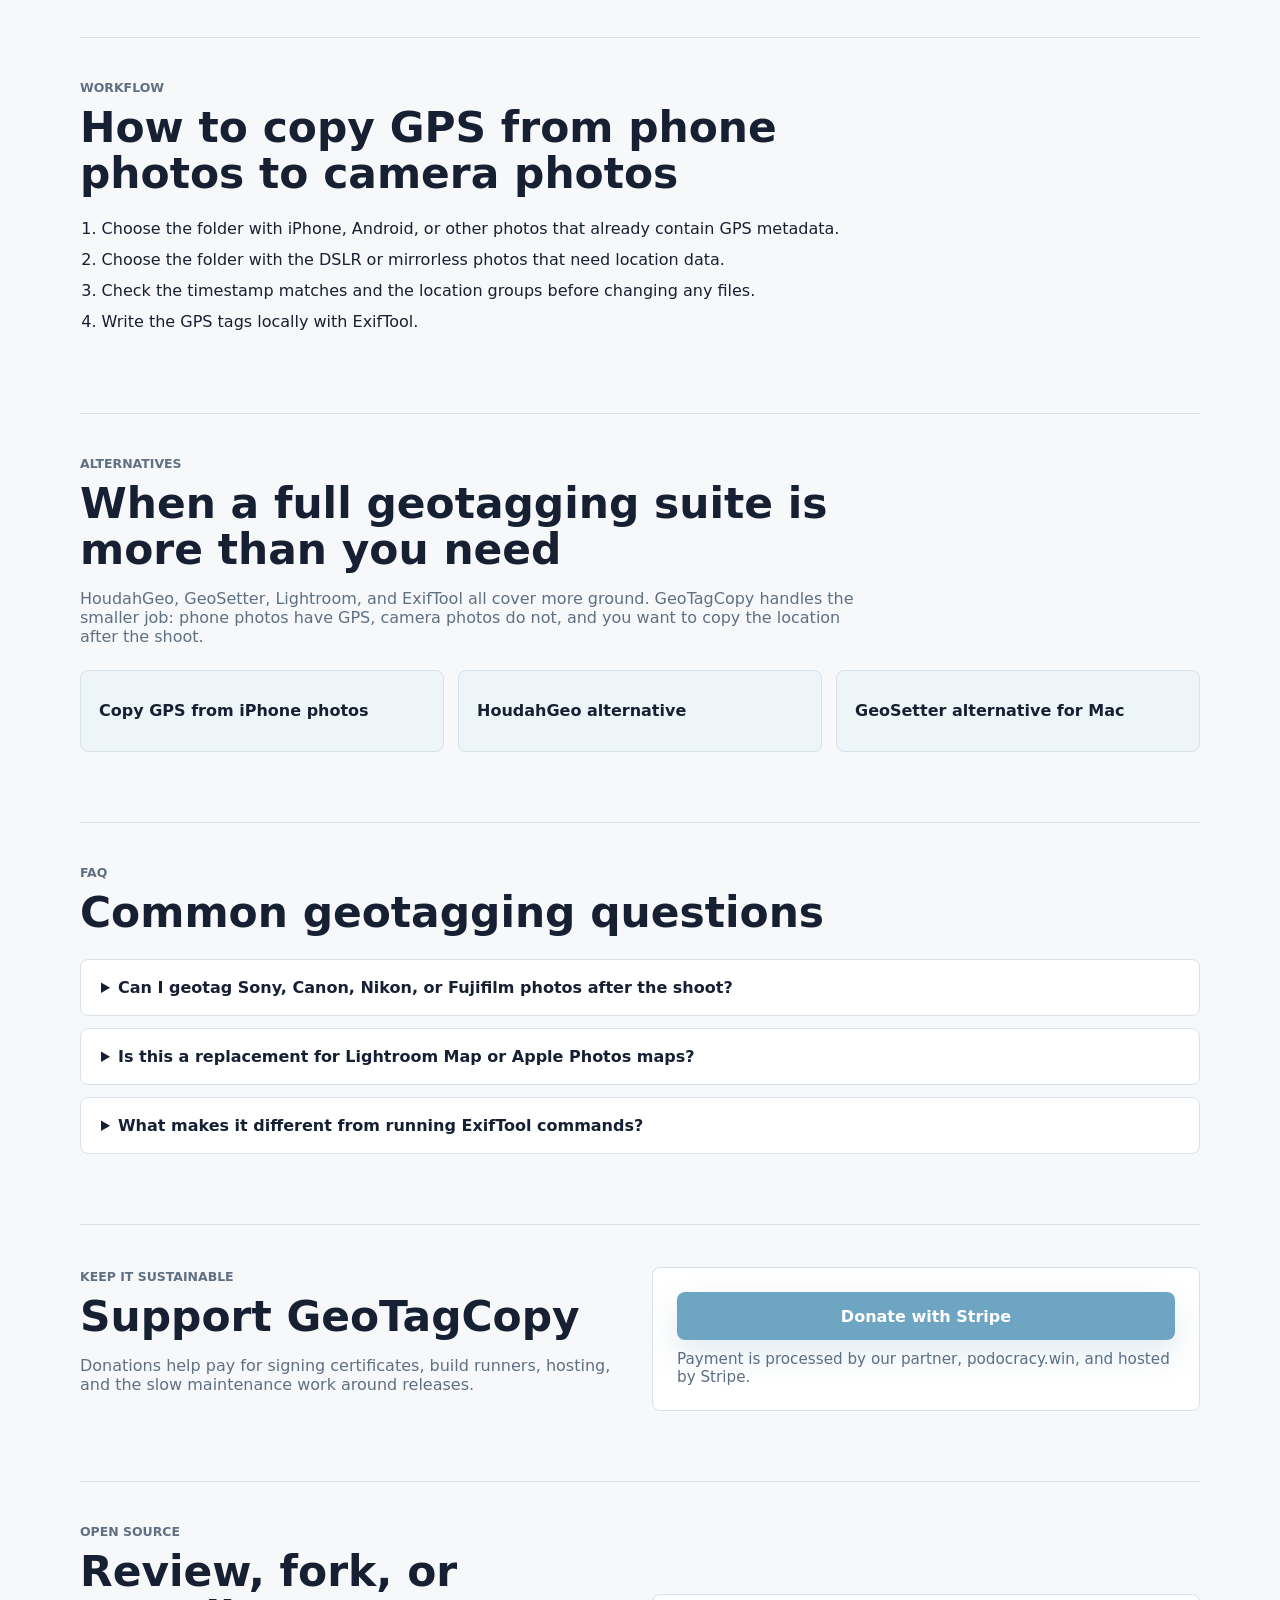
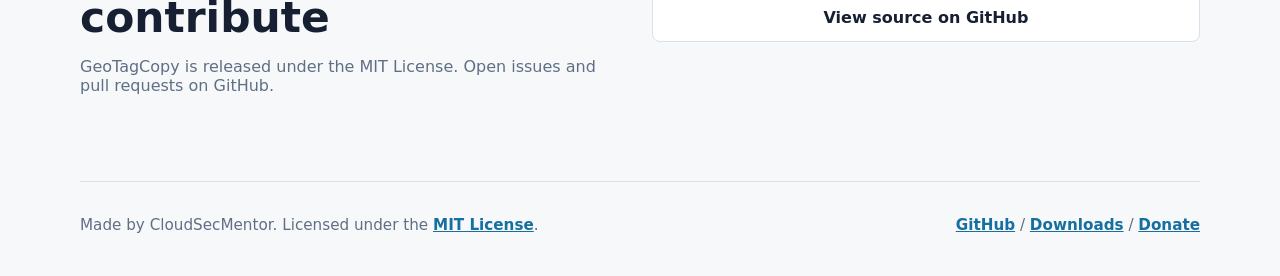
==== commit a2a41b57: "clean up" ====
--- a/site/index.html
+++ b/site/index.html
@@ -6,13 +6,13 @@
     <title>GeoTagCopy - Copy GPS from Phone Photos to Camera Photos</title>
     <meta
       name="description"
-      content="GeoTagCopy is a local desktop app that copies GPS coordinates from geotagged iPhone or Android photos to untagged camera photos by timestamp. No GPX tracklog or flaky Bluetooth sync required."
+      content="GeoTagCopy copies GPS coordinates from geotagged iPhone or Android photos to camera photos that missed location data. It matches by time and writes locally with ExifTool."
     >
     <link rel="canonical" href="__SITE_URL__/">
     <meta property="og:title" content="GeoTagCopy - Copy GPS from Phone Photos to Camera Photos">
     <meta
       property="og:description"
-      content="Use phone photos as GPS references for Sony, Canon, Nikon, Fujifilm, and other camera photos. Preview matches locally, then write coordinates with ExifTool."
+      content="Use phone photos as location references for Sony, Canon, Nikon, Fujifilm, and other camera photos. Check the matches before writing GPS metadata."
     >
     <meta property="og:type" content="website">
     <meta property="og:url" content="__SITE_URL__/">
@@ -21,7 +21,7 @@
     <meta name="twitter:title" content="GeoTagCopy - Copy GPS from Phone Photos to Camera Photos">
     <meta
       name="twitter:description"
-      content="Local desktop geotagging for hybrid camera-and-phone workflows. Copy phone GPS to camera files in minutes."
+      content="Copy location from phone photos to camera files that came home without GPS."
     >
     <meta name="twitter:image" content="__SITE_URL__/assets/icon.png">
     <link rel="icon" href="assets/favicon.ico">
@@ -36,7 +36,7 @@
         "name": "GeoTagCopy",
         "applicationCategory": "MultimediaApplication",
         "operatingSystem": "macOS, Windows",
-        "description": "Local desktop app for copying GPS coordinates from geotagged phone photos to untagged camera photos by timestamp.",
+        "description": "Local desktop app for copying GPS coordinates from geotagged phone photos to camera photos that missed location data.",
         "url": "__SITE_URL__/",
         "downloadUrl": "__SITE_URL__/#download",
         "image": "__SITE_URL__/assets/icon.png",
@@ -59,7 +59,7 @@
             "name": "Can GeoTagCopy copy GPS from iPhone photos to camera photos?",
             "acceptedAnswer": {
               "@type": "Answer",
-              "text": "Yes. GeoTagCopy uses geotagged iPhone or Android photos as reference images, matches nearby camera photos by timestamp, and writes GPS coordinates after you review the matches."
+              "text": "Yes. GeoTagCopy uses geotagged iPhone or Android photos as reference images, matches nearby camera photos by timestamp, and writes GPS coordinates after you check the matches."
             }
           },
           {
@@ -67,7 +67,7 @@
             "name": "Do I need a GPX tracklog?",
             "acceptedAnswer": {
               "@type": "Answer",
-              "text": "No. GeoTagCopy is designed for reference-photo workflows where your phone photos already contain location metadata."
+              "text": "No. GeoTagCopy is for cases where your phone photos already contain the location metadata you need."
             }
           },
           {
@@ -100,13 +100,13 @@
     <main id="top">
       <section class="hero" aria-labelledby="hero-title">
         <div class="hero-copy">
-          <p class="eyebrow">Local desktop geotagging</p>
-          <h1 id="hero-title">Copy phone GPS to camera photos in minutes.</h1>
+          <p class="eyebrow">Desktop photo geotagging</p>
+          <h1 id="hero-title">Copy phone GPS to the camera photos that missed it.</h1>
           <p class="hero-text">
-            GeoTagCopy matches geotagged iPhone or Android reference photos with
-            untagged Sony, Canon, Nikon, Fujifilm, and other camera photos by
-            timestamp. Preview the matches locally, then write GPS coordinates
-            with ExifTool.
+            Took a few phone shots while shooting with your camera? GeoTagCopy
+            can use those iPhone or Android photos as location references for
+            Sony, Canon, Nikon, Fujifilm, and other camera files. Check the
+            matches, then write GPS tags on your computer.
           </p>
           <div class="hero-actions">
             <a class="button primary" href="#download">Download latest</a>
@@ -116,8 +116,8 @@
         <figure class="hero-visual" aria-label="GeoTagCopy reference photo workflow">
           <img class="app-icon" src="assets/icon.png" width="160" height="160" alt="GeoTagCopy map pin icon">
           <figcaption>
-            <strong>No GPX tracklog. No always-on Bluetooth.</strong>
-            Use the phone photos you already took as GPS donors for your camera files.
+            Useful when GPS logging was not running, or when a camera companion
+            app forgot to keep location sync alive.
           </figcaption>
         </figure>
       </section>
@@ -127,7 +127,7 @@
           <p class="eyebrow">Latest release</p>
           <h2 id="download-title">Download GeoTagCopy for macOS or Windows</h2>
           <p>
-            Free and open source builds are distributed through GitHub releases.
+            Download free open source builds from GitHub releases.
             <span id="latest-version">Checking latest version...</span>
           </p>
         </div>
@@ -157,26 +157,22 @@
 
       <section class="section compact" aria-labelledby="fit-title">
         <div class="section-heading">
-          <p class="eyebrow">Best fit</p>
-          <h2 id="fit-title">Built for the exact post-shoot GPS repair problem</h2>
-          <p>
-            GeoTagCopy is intentionally narrow: it helps when your camera files
-            have no GPS, but your phone photos from the same walk, trip, wedding,
-            hike, inspection, or location scout already do.
+          <p class="eyebrow">Good use case</p>
+          <h2 id="fit-title">For the photos that came home without location data</h2>
+          <p>
+            This is a small utility for an annoying cleanup job. If a phone
+            photo has the location and a nearby camera photo does not,
+            GeoTagCopy lines them up by time.
           </p>
         </div>
         <div class="feature-grid">
           <article>
-            <h3>Camera clock matching</h3>
-            <p>Match donor phone photos to untagged camera photos by nearest timestamp.</p>
+            <h3>Time matching</h3>
+            <p>Use the camera clock to find the closest phone photo with GPS.</p>
           </article>
           <article>
-            <h3>Local and private</h3>
-            <p>Keep original files on your computer instead of uploading photos to a web tool.</p>
-          </article>
-          <article>
-            <h3>Review before writing</h3>
-            <p>Inspect grouped matches first, then write only the GPS tags you trust.</p>
+            <h3>Local writes</h3>
+            <p>Keep the files on your computer and write metadata with ExifTool.</p>
           </article>
         </div>
       </section>
@@ -188,20 +184,19 @@
         </div>
         <ol class="steps">
           <li>
-            <strong>Choose your geotagged phone folder.</strong>
-            Use iPhone, Android, or other photos that already contain GPS metadata.
+            Choose the folder with iPhone, Android, or other photos that already
+            contain GPS metadata.
           </li>
           <li>
-            <strong>Choose your camera folder.</strong>
-            Select the DSLR or mirrorless photos that need location data.
+            Choose the folder with the DSLR or mirrorless photos that need
+            location data.
           </li>
           <li>
-            <strong>Review timestamp matches.</strong>
-            GeoTagCopy reads EXIF metadata and groups likely matches by GPS location.
+            Check the timestamp matches and the location groups before changing
+            any files.
           </li>
           <li>
-            <strong>Apply GPS tags locally.</strong>
-            Select the matches you trust, then write coordinates with ExifTool.
+            Write the GPS tags locally with ExifTool.
           </li>
         </ol>
       </section>
@@ -209,12 +204,11 @@
       <section id="compare" class="section" aria-labelledby="compare-title">
         <div class="section-heading">
           <p class="eyebrow">Alternatives</p>
-          <h2 id="compare-title">A focused alternative to broad geotagging suites</h2>
-          <p>
-            Tools like HoudahGeo, GeoSetter, Lightroom, and ExifTool are powerful.
-            GeoTagCopy is for photographers who want the narrower reference-photo
-            workflow without building a GPX tracklog or depending on camera-vendor
-            Bluetooth location sync.
+          <h2 id="compare-title">When a full geotagging suite is more than you need</h2>
+          <p>
+            HoudahGeo, GeoSetter, Lightroom, and ExifTool all cover more ground.
+            GeoTagCopy handles the smaller job: phone photos have GPS, camera
+            photos do not, and you want to copy the location after the shoot.
           </p>
         </div>
         <div class="link-grid">
@@ -246,16 +240,15 @@
           <details>
             <summary>Is this a replacement for Lightroom Map or Apple Photos maps?</summary>
             <p>
-              It complements them. GeoTagCopy writes GPS coordinates first, then
-              apps like Lightroom and Photos can use that metadata for map views,
-              filtering, and organization.
+              No. GeoTagCopy writes GPS coordinates first. Lightroom and Photos
+              can then use that metadata for maps and filtering.
             </p>
           </details>
           <details>
             <summary>What makes it different from running ExifTool commands?</summary>
             <p>
-              ExifTool does the metadata writing, but GeoTagCopy gives you a
-              desktop review flow so you can inspect matches before changing files.
+              ExifTool still writes the metadata. GeoTagCopy gives you a desktop
+              screen for checking the matches before you change files.
             </p>
           </details>
         </div>
@@ -266,8 +259,8 @@
           <p class="eyebrow">Keep it sustainable</p>
           <h2 id="donate-title">Support GeoTagCopy</h2>
           <p>
-            Donations help cover signing certificates, build runners, hosting,
-            and maintenance time while keeping the app open source.
+            Donations help pay for signing certificates, build runners, hosting,
+            and the slow maintenance work around releases.
           </p>
         </div>
         <div class="donate-box">
@@ -285,8 +278,8 @@
           <p class="eyebrow">Open source</p>
           <h2 id="source-title">Review, fork, or contribute</h2>
           <p>
-            GeoTagCopy is released under the MIT License. Contributions,
-            bug reports, and build verification are welcome.
+            GeoTagCopy is released under the MIT License. Open issues and pull
+            requests on GitHub.
           </p>
         </div>
         <a class="button secondary" data-repo-link href="https://github.com/cloudsecmentor/geotagcopy">
@@ -297,7 +290,7 @@
 
     <footer class="site-footer">
       <p>
-        Made by Sergey. Licensed under the
+        Made by CloudSecMentor. Licensed under the
         <a href="https://github.com/cloudsecmentor/geotagcopy/blob/main/LICENSE">MIT License</a>.
       </p>
       <p>
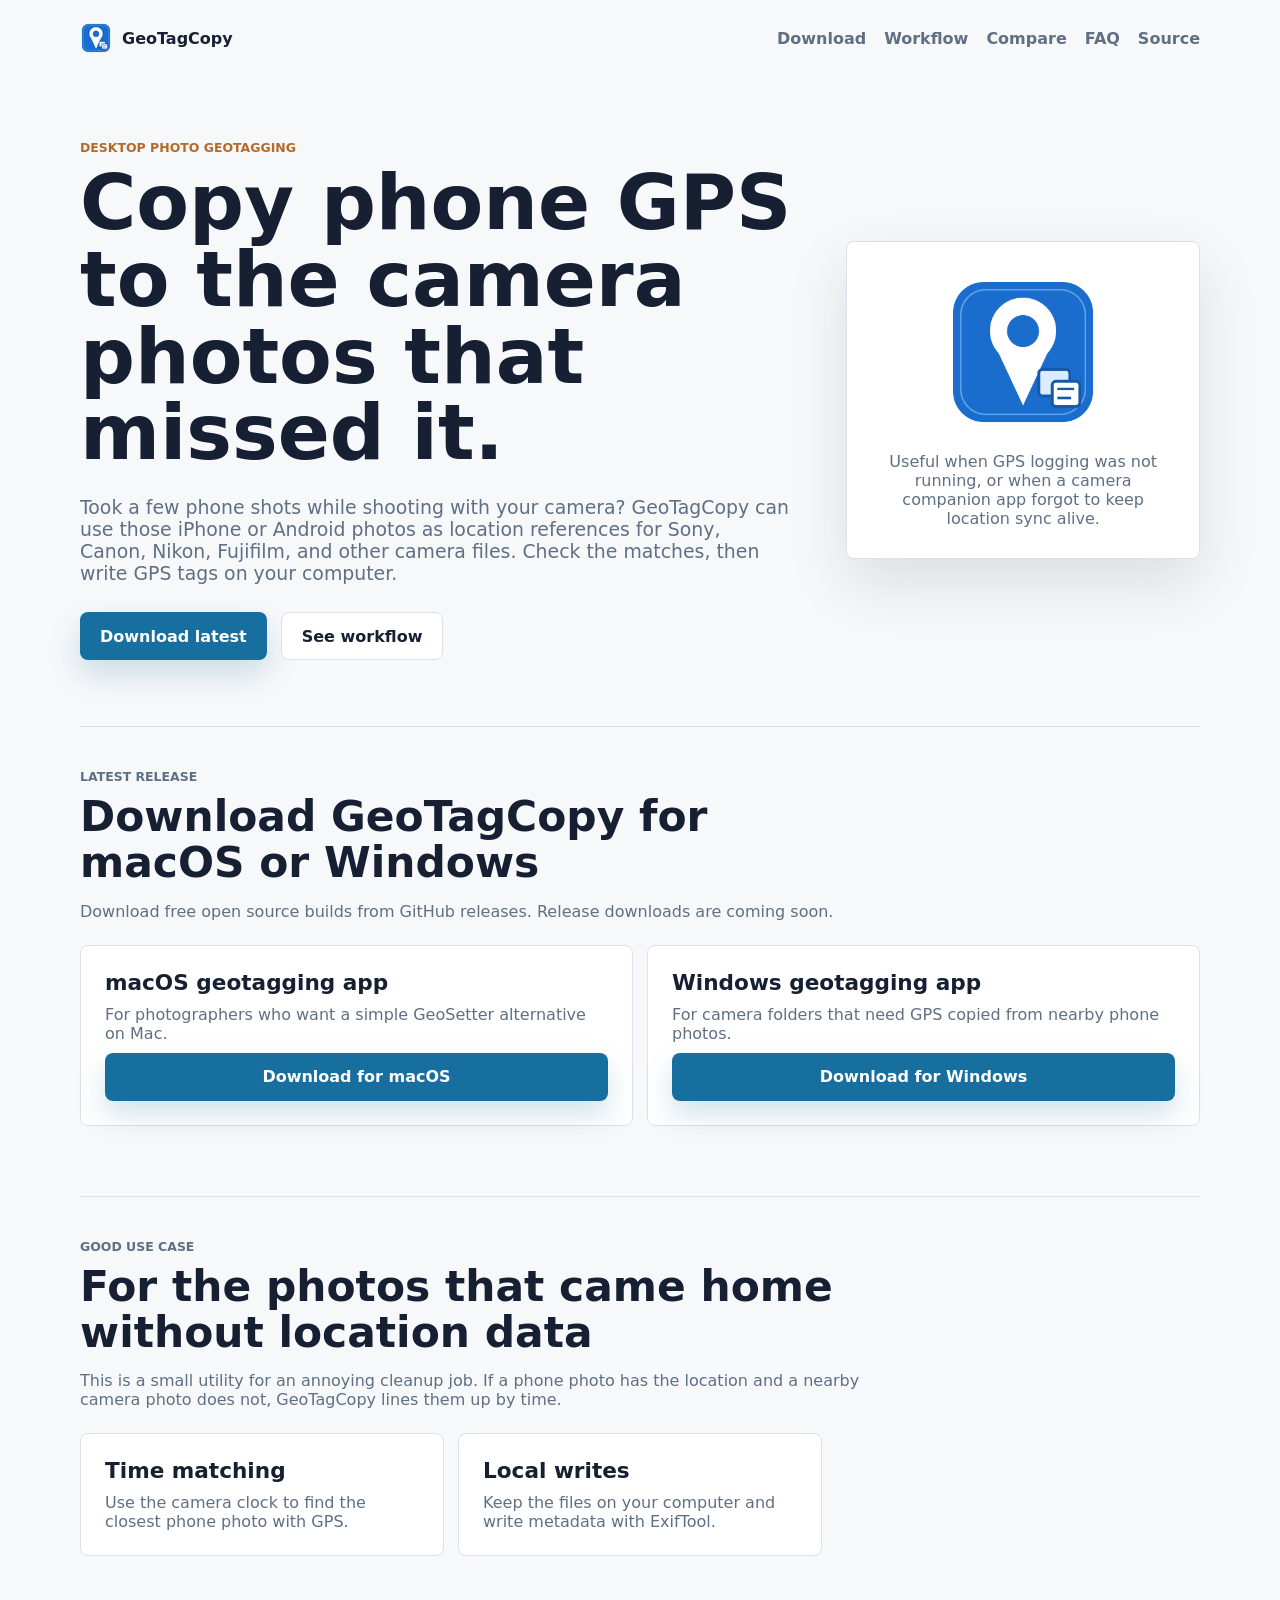
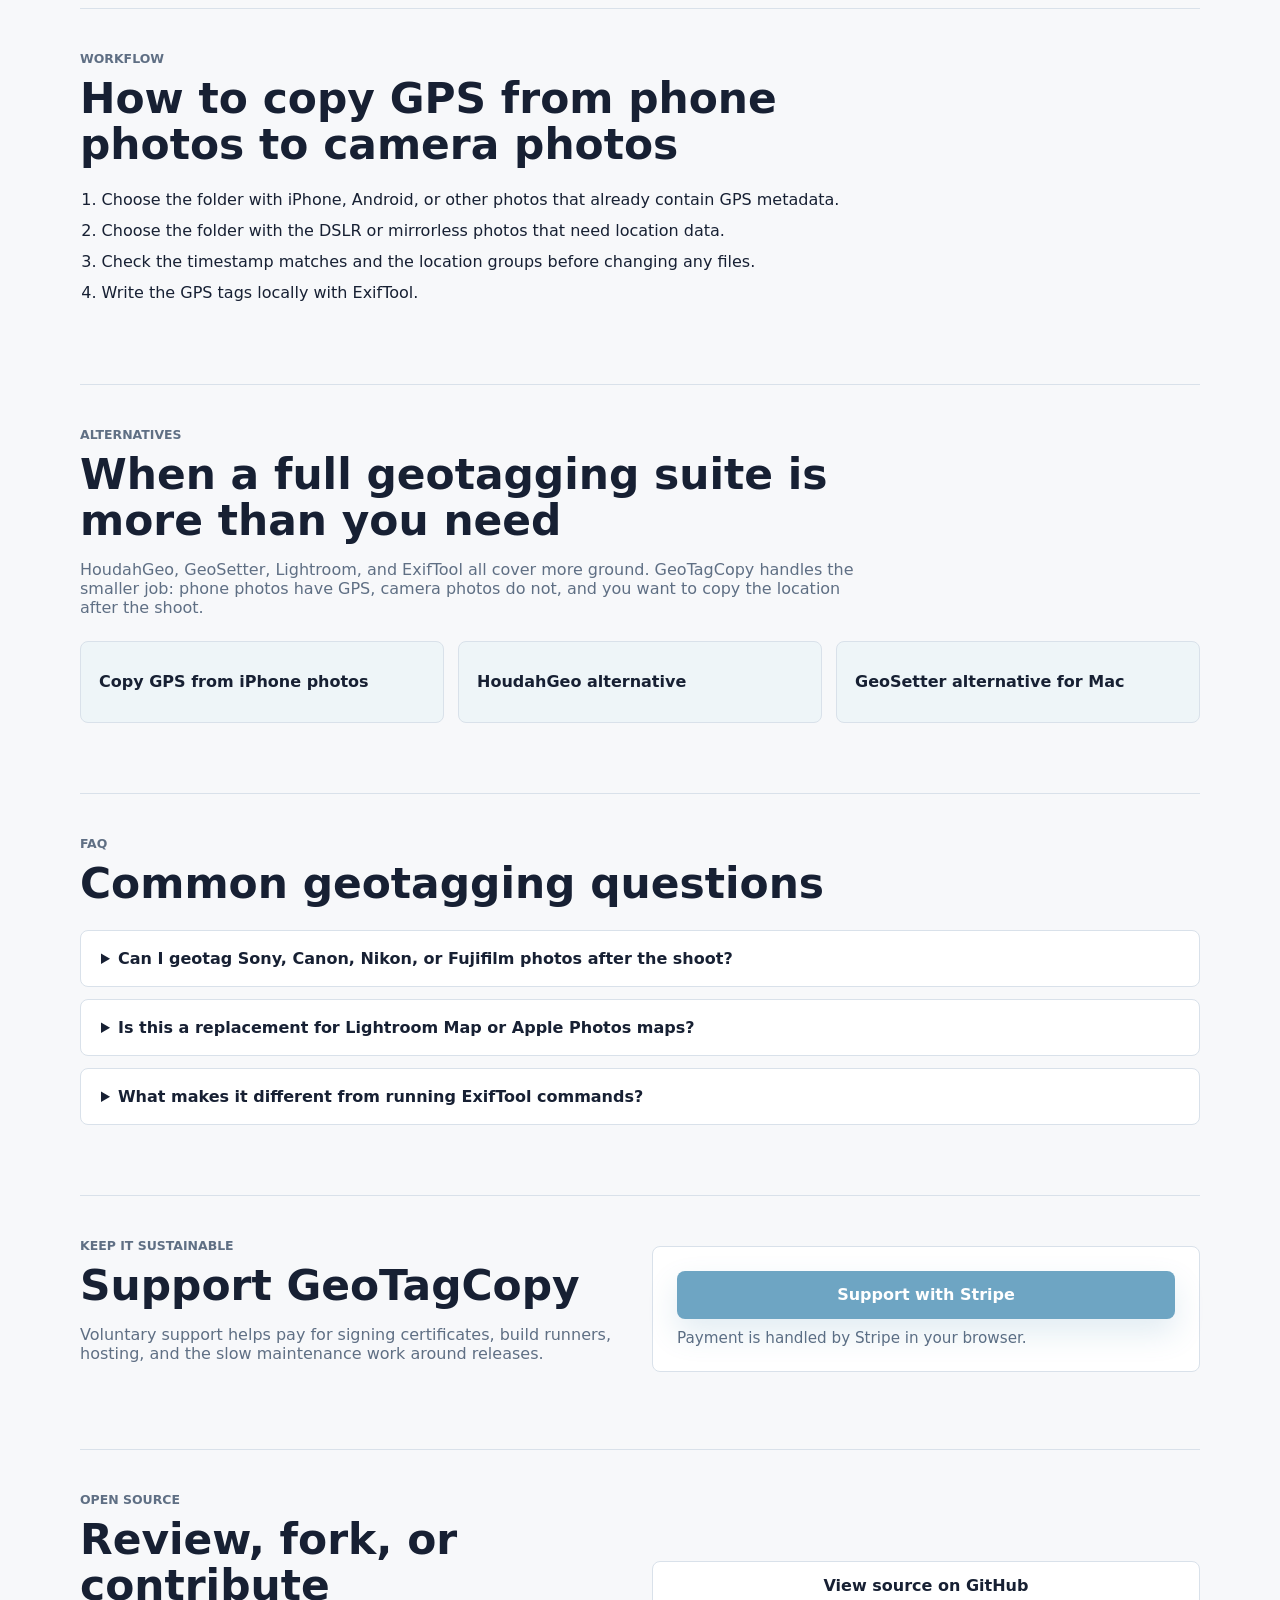
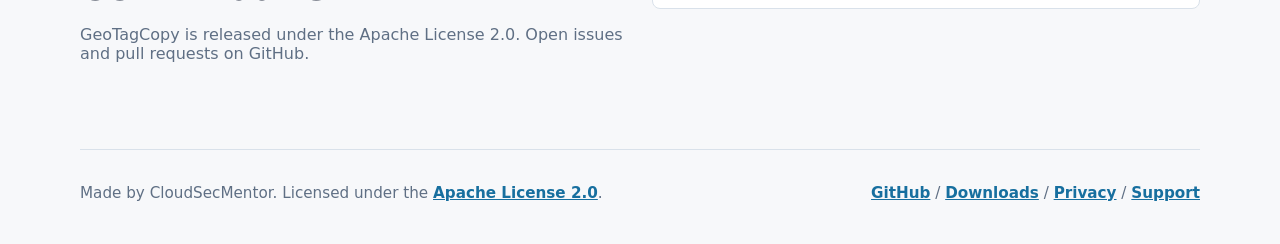
==== commit 28da9a99: "Update project documentation and license to Apache 2.0 - Revised CONTRIBUTING.md to clarify build in" ====
--- a/site/index.html
+++ b/site/index.html
@@ -138,18 +138,12 @@
             <a id="download-macos" class="button primary" href="https://github.com/cloudsecmentor/geotagcopy/releases/latest">
               Download for macOS
             </a>
-            <a id="download-macos-onefile" class="subtle-link" href="https://github.com/cloudsecmentor/geotagcopy/releases/latest">
-              Command-line executable
-            </a>
           </article>
           <article class="download-card">
             <h3>Windows geotagging app</h3>
             <p>For camera folders that need GPS copied from nearby phone photos.</p>
             <a id="download-windows" class="button primary" href="https://github.com/cloudsecmentor/geotagcopy/releases/latest">
               Download for Windows
-            </a>
-            <a id="download-windows-onefile" class="subtle-link" href="https://github.com/cloudsecmentor/geotagcopy/releases/latest">
-              One-file executable
             </a>
           </article>
         </div>
@@ -259,16 +253,16 @@
           <p class="eyebrow">Keep it sustainable</p>
           <h2 id="donate-title">Support GeoTagCopy</h2>
           <p>
-            Donations help pay for signing certificates, build runners, hosting,
-            and the slow maintenance work around releases.
+            Voluntary support helps pay for signing certificates, build
+            runners, hosting, and the slow maintenance work around releases.
           </p>
         </div>
         <div class="donate-box">
           <a id="donate-link" class="button primary" href="#" aria-disabled="true">
-            Donate with Stripe
+            Support with Stripe
           </a>
           <p id="donate-note">
-            Payment is processed by our partner, podocracy.win, and hosted by Stripe.
+            Payment is handled by Stripe in your browser.
           </p>
         </div>
       </section>
@@ -278,8 +272,8 @@
           <p class="eyebrow">Open source</p>
           <h2 id="source-title">Review, fork, or contribute</h2>
           <p>
-            GeoTagCopy is released under the MIT License. Open issues and pull
-            requests on GitHub.
+            GeoTagCopy is released under the Apache License 2.0. Open issues
+            and pull requests on GitHub.
           </p>
         </div>
         <a class="button secondary" data-repo-link href="https://github.com/cloudsecmentor/geotagcopy">
@@ -291,14 +285,16 @@
     <footer class="site-footer">
       <p>
         Made by CloudSecMentor. Licensed under the
-        <a href="https://github.com/cloudsecmentor/geotagcopy/blob/main/LICENSE">MIT License</a>.
+        <a href="https://github.com/cloudsecmentor/geotagcopy/blob/main/LICENSE">Apache License 2.0</a>.
       </p>
       <p>
         <a data-repo-link href="https://github.com/cloudsecmentor/geotagcopy">GitHub</a>
         <span aria-hidden="true">/</span>
         <a href="#download">Downloads</a>
         <span aria-hidden="true">/</span>
-        <a href="#donate">Donate</a>
+        <a href="https://github.com/cloudsecmentor/geotagcopy/blob/main/PRIVACY.md">Privacy</a>
+        <span aria-hidden="true">/</span>
+        <a href="#donate">Support</a>
       </p>
     </footer>
   </body>
